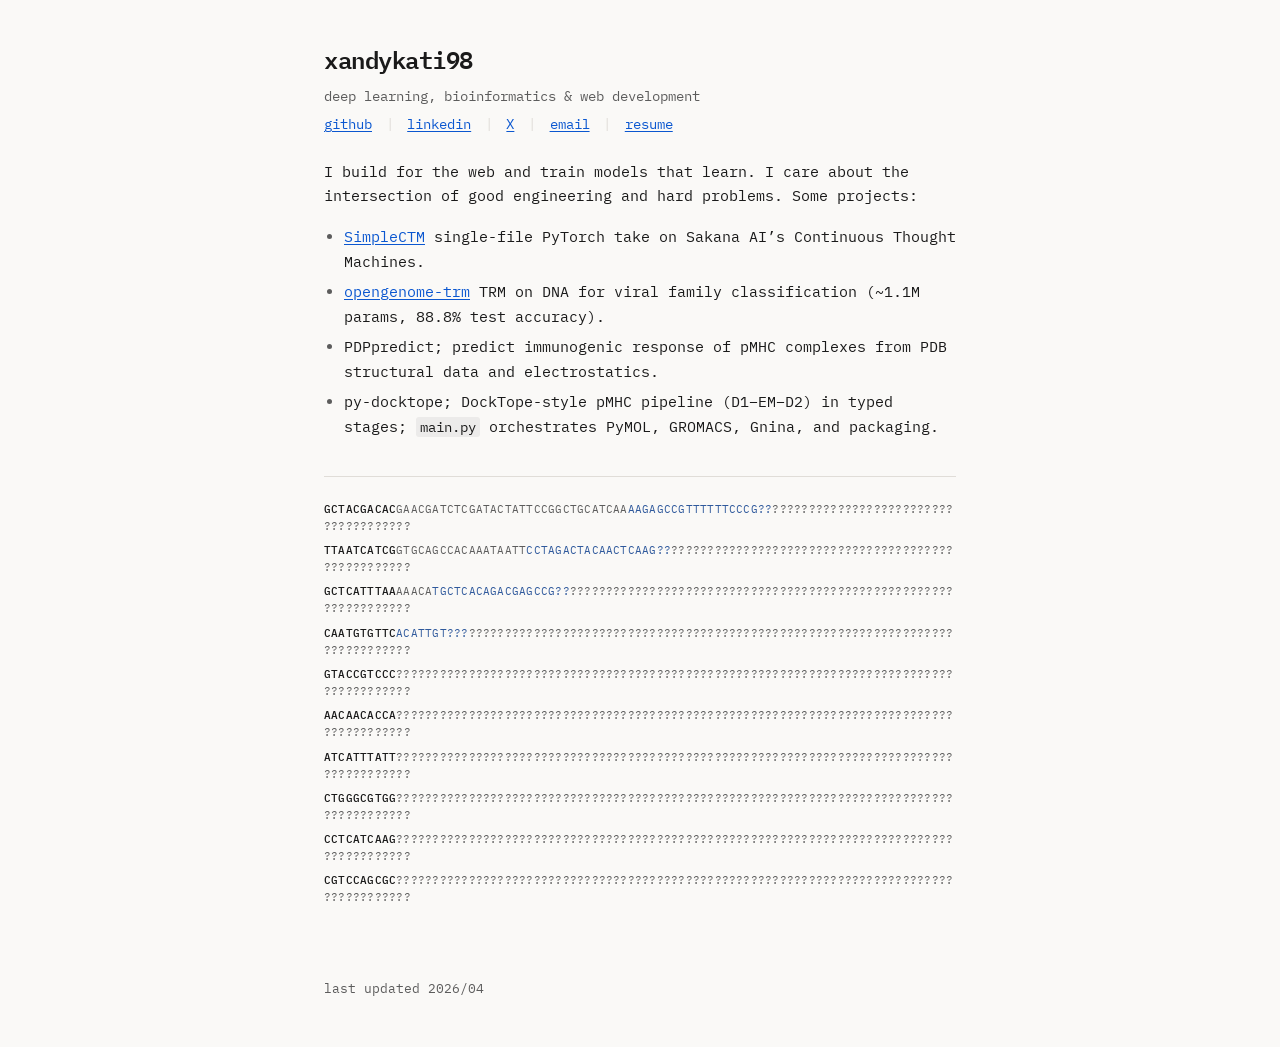
==== index.html @ ec64d71b "init" ====
<!DOCTYPE html>
<html lang="en">
  <head>
    <meta charset="UTF-8" />
    <meta name="viewport" content="width=device-width, initial-scale=1.0" />
    <meta name="description" content="xandykati98 — personal site" />
    <title>xandykati98</title>
    <link rel="preconnect" href="https://fonts.googleapis.com" />
    <link rel="preconnect" href="https://fonts.gstatic.com" crossorigin />
    <link
      href="https://fonts.googleapis.com/css2?family=IBM+Plex+Mono:ital,wght@0,400;0,500;0,600;1,400&display=swap"
      rel="stylesheet"
    />
    <link rel="stylesheet" href="styles.css" />
  </head>
  <body>
    <a class="skip-link" href="#main">Skip to content</a>

    <header class="site-header">
      <h1 class="site-title">xandykati98</h1>
      <p class="site-tagline">
        deep learning, bioinformatics &amp; web development 
        <span class="tagline-links">
          <a href="https://github.com/xandykati98">github</a>
          <span class="pipe">|</span>
          <a href="https://www.linkedin.com/in/xandykati98/">linkedin</a>
          <span class="pipe">|</span>
          <a href="https://x.com/xandykati98">X</a>
          <span class="pipe">|</span>
          <a href="mailto:you@example.com">email</a>
          <span class="pipe">|</span>
          <a href="./resume.pdf">resume</a>
        </span>
      </p>
    </header>

    <main id="main" class="site-main">
      <div class="bio">
        <p>
          I build for the web and train models that learn. I care about the
          intersection of good engineering and hard problems. Some projects:
        </p>
        <ul class="project-list">
          <li>
            <a href="https://github.com/xandykati98/SimpleCTM">SimpleCTM</a>
            single-file PyTorch take on Sakana AI’s Continuous Thought Machines.
          </li>
          <li>
            <a href="https://github.com/xandykati98/opengenome-trm">opengenome-trm</a>
            TRM on DNA for viral family classification (~1.1M params, 88.8% test accuracy).
          </li>
          <li>
            PDPpredict; predict immunogenic response of pMHC complexes from PDB
            structural data and electrostatics.
          </li>
          <li>
            py-docktope; DockTope-style pMHC pipeline (D1–EM–D2) in typed
            stages; <code>main.py</code> orchestrates PyMOL, GROMACS, Gnina, and
            packaging.
          </li>
        </ul>
      </div>

      <section class="dna-block" aria-label="DNA sequences">
        <div class="dna-rows" id="dna-rows"></div>
      </section>
    </main>

    <footer class="site-footer">
      <p>
        last updated <time datetime="2026-04-07">2026/04</time>
      </p>
    </footer>

    <script>
      (function () {
        var SEQUENCES = [
          "GCTACGACACGAACGATCTCGATACTATTCCGGCTGCATCAATCGAATCATTTGCCGGTGTGGGCTACTTCTTCGATCTCGCCGGTATAAAAGAAGGCG",
          "TTAATCATCGGTGCAGCCACAAATAATTCAACCGGCAACGGAATGTCAGATTCCGGAATCGCTCTCATGTCAGGCCACTCACCCTCATATATAGATATT",
          "GCTCATTTAAAAACACTTGACGTGTTTACTTGATGTTTGTTGTGTCATCTTCACTGTAATTGTTCGAGTACTTATTTCCTCAAAAAAATTACGGGTTCT",
          "CAATGTGTTCGAGGACTGCTGTGCCGATCCGTATGATCCGAACGTGGCAAGCGTACAGCATGACATCGCGCTGCGCAACTGTGACGACGTGGAGATCCG",
          "GTACCGTCCCAGGCGCTGACCGTCTCTGGCTAATGTCTTGGCGCCGTGCATGGAGCTTTCCTCGTCGGCGGTGGCGAGGATGGTCAGTGGTTGCTTGAG",
          "AACAACACCAGAAGAAATAGCAAACGTAGTATACGCATTCACACACCTAATGACCCCTGTAACAGGCCAATACCTAGCAGCAGACTGCGGACAAACAAT",
          "ATCATTTATTGTACAGGCAATTTCTAAAGTAAACAATGGCTATCCGGTTTCCGGGATTTATACCTTTGGGTGTCCAGAAACCGGGATTTAAACCTTTGC",
          "CTGGGCGTGGTCAAGGGCGCGGTTGATACCGGCGCCATGATCAGGGGGATGTGATGCAGGCGCTCAAGCACATGGAAGCACCGTTGGCGGCGCGTCCGC",
          "CCTCATCAAGCCACCTCCAGCCGCTTTTCCCCCTCCTATATCGGATTTAAGGTCCACCTCATGTGCCCGCATTCTCGATGTCAGCAAGTGTATAGGGAC",
          "CGTCCAGCGCGCGCCGGGTCTGCAGCGTCAGTGCCCGAAAAGCCCGCCGCCGGTTGTCGAAGGCCTGGTATTCGGCGCGCACCGCTTCATCGGCCTGGG",
        ];
        var PREFIX_LEN = 10;
        var NUC = ["A", "C", "G", "T"];
        var BASE_DELAY_MS = 350;
        var LINE_STAGGER_MS = 450;
        var COL_STAGGER_MS = 32;
        var TICK_MS = 48;

        function buildRows(container) {
          var frag = document.createDocumentFragment();
          for (var lineIdx = 0; lineIdx < SEQUENCES.length; lineIdx++) {
            var seq = SEQUENCES[lineIdx];
            var row = document.createElement("div");
            row.className = "dna-row";
            var prefix = document.createElement("span");
            prefix.className = "dna-prefix";
            prefix.textContent = seq.slice(0, PREFIX_LEN);
            row.appendChild(prefix);
            var rest = seq.slice(PREFIX_LEN);
            for (var i = 0; i < rest.length; i++) {
              var cell = document.createElement("span");
              cell.className = "dna-cell";
              cell.textContent = "?";
              cell.setAttribute("data-target", rest.charAt(i));
              row.appendChild(cell);
            }
            frag.appendChild(row);
          }
          container.appendChild(frag);
        }

        function revealAllCells() {
          var cells = document.querySelectorAll(".dna-cell");
          for (var i = 0; i < cells.length; i++) {
            var el = cells[i];
            var t = el.getAttribute("data-target");
            if (t) {
              el.textContent = t;
            }
            el.classList.add("dna-done");
          }
        }

        function scheduleDecode() {
          var cells = document.querySelectorAll(".dna-cell");
          var rowIndex = 0;
          var colInRow = 0;
          var currentLineLen = SEQUENCES[0].length - PREFIX_LEN;

          for (var idx = 0; idx < cells.length; idx++) {
            var cell = cells[idx];
            var target = cell.getAttribute("data-target");
            if (!target) {
              continue;
            }
            var delay =
              BASE_DELAY_MS +
              rowIndex * LINE_STAGGER_MS +
              colInRow * COL_STAGGER_MS;
            colInRow += 1;
            if (colInRow >= currentLineLen) {
              colInRow = 0;
              rowIndex += 1;
              if (rowIndex < SEQUENCES.length) {
                currentLineLen = SEQUENCES[rowIndex].length - PREFIX_LEN;
              }
            }
            (function (element, finalChar, startAt) {
              window.setTimeout(function () {
                var duration = 320 + Math.floor(Math.random() * 220);
                var elapsed = 0;
                element.classList.add("dna-decoding");
                var intervalId = window.setInterval(function () {
                  elapsed += TICK_MS;
                  if (elapsed < duration) {
                    element.textContent =
                      NUC[Math.floor(Math.random() * NUC.length)];
                  } else {
                    window.clearInterval(intervalId);
                    element.textContent = finalChar;
                    element.classList.remove("dna-decoding");
                    element.classList.add("dna-done");
                  }
                }, TICK_MS);
              }, startAt);
            })(cell, target, delay);
          }
        }

        function init() {
          var container = document.getElementById("dna-rows");
          if (!container) {
            return;
          }
          buildRows(container);
          var reduced =
            window.matchMedia &&
            window.matchMedia("(prefers-reduced-motion: reduce)").matches;
          if (reduced) {
            revealAllCells();
            return;
          }
          scheduleDecode();
        }

        if (document.readyState === "loading") {
          document.addEventListener("DOMContentLoaded", init);
        } else {
          init();
        }
      })();
    </script>
  </body>
</html>
---- styles.css ----
/* Minimal personal site — inspired by small monospace portfolios */

:root {
  --bg: #faf9f7;
  --fg: #1a1a1a;
  --muted: #5c5c5c;
  --link: #0b57d0;
  --link-hover: #0842a0;
  --border: #e0ddd8;
  --font: "IBM Plex Mono", "SF Mono", "Consolas", "Liberation Mono", monospace;
  --max-width: 42rem;
  --pad: 1.25rem;
}

*,
*::before,
*::after {
  box-sizing: border-box;
}

html {
  font-size: 100%;
  -webkit-text-size-adjust: 100%;
}

body {
  margin: 0;
  min-height: 100vh;
  font-family: var(--font);
  font-size: 0.9375rem;
  line-height: 1.65;
  color: var(--fg);
  background-color: var(--bg);
}

.skip-link {
  position: absolute;
  left: -9999px;
  z-index: 999;
  padding: 0.5rem 1rem;
  background: var(--fg);
  color: var(--bg);
}

.skip-link:focus {
  left: var(--pad);
  top: var(--pad);
}

.site-header,
.site-main,
.site-footer {
  max-width: var(--max-width);
  margin-left: auto;
  margin-right: auto;
  padding-left: var(--pad);
  padding-right: var(--pad);
}

.site-header {
  padding-top: 2.5rem;
  padding-bottom: 1.5rem;
}

.site-title {
  margin: 0 0 0.35rem;
  font-size: 1.5rem;
  font-weight: 600;
  letter-spacing: -0.02em;
}

.site-tagline {
  margin: 0;
  color: var(--muted);
  font-size: 0.875rem;
  line-height: 1.6;
}

.site-tagline .sep {
  margin: 0 0.15em;
}

.tagline-links {
  display: block;
  margin-top: 0.35rem;
}

.tagline-links .pipe {
  margin: 0 0.35rem;
  color: var(--border);
  user-select: none;
}

a {
  color: var(--link);
  text-decoration: underline;
  text-underline-offset: 0.15em;
}

a:hover {
  color: var(--link-hover);
}

.site-main {
  padding-bottom: 2rem;
}

.bio p {
  margin: 0 0 1rem;
}

.bio code {
  font-family: inherit;
  font-size: 0.92em;
  padding: 0.05em 0.3em;
  background: color-mix(in srgb, var(--fg) 6%, transparent);
  border-radius: 3px;
}

.project-list {
  margin: 0;
  padding-left: 1.25rem;
}

.project-list li {
  margin-bottom: 0.35rem;
}

.project-list li::marker {
  color: var(--muted);
}

.site-footer {
  padding-top: 2rem;
  padding-bottom: 3rem;
  font-size: 0.8125rem;
  color: var(--muted);
}

.site-footer p {
  margin: 0;
}

/* DNA sequence strip — prefix visible, rest decodes from ? */
.dna-block {
  margin-top: 2.25rem;
  padding-top: 1.5rem;
  border-top: 1px solid var(--border);
}

.dna-rows {
  font-size: 0.6875rem;
  line-height: 1.55;
  letter-spacing: 0.02em;
  color: var(--muted);
}

.dna-row {
  margin: 0 0 0.45rem;
  overflow-wrap: anywhere;
  word-break: normal;
}

.dna-prefix {
  color: var(--fg);
  font-weight: 500;
}

.dna-cell {
  display: inline;
}

.dna-cell.dna-decoding {
  color: color-mix(in srgb, var(--link) 55%, var(--muted));
}

.dna-cell.dna-done {
  color: var(--muted);
}
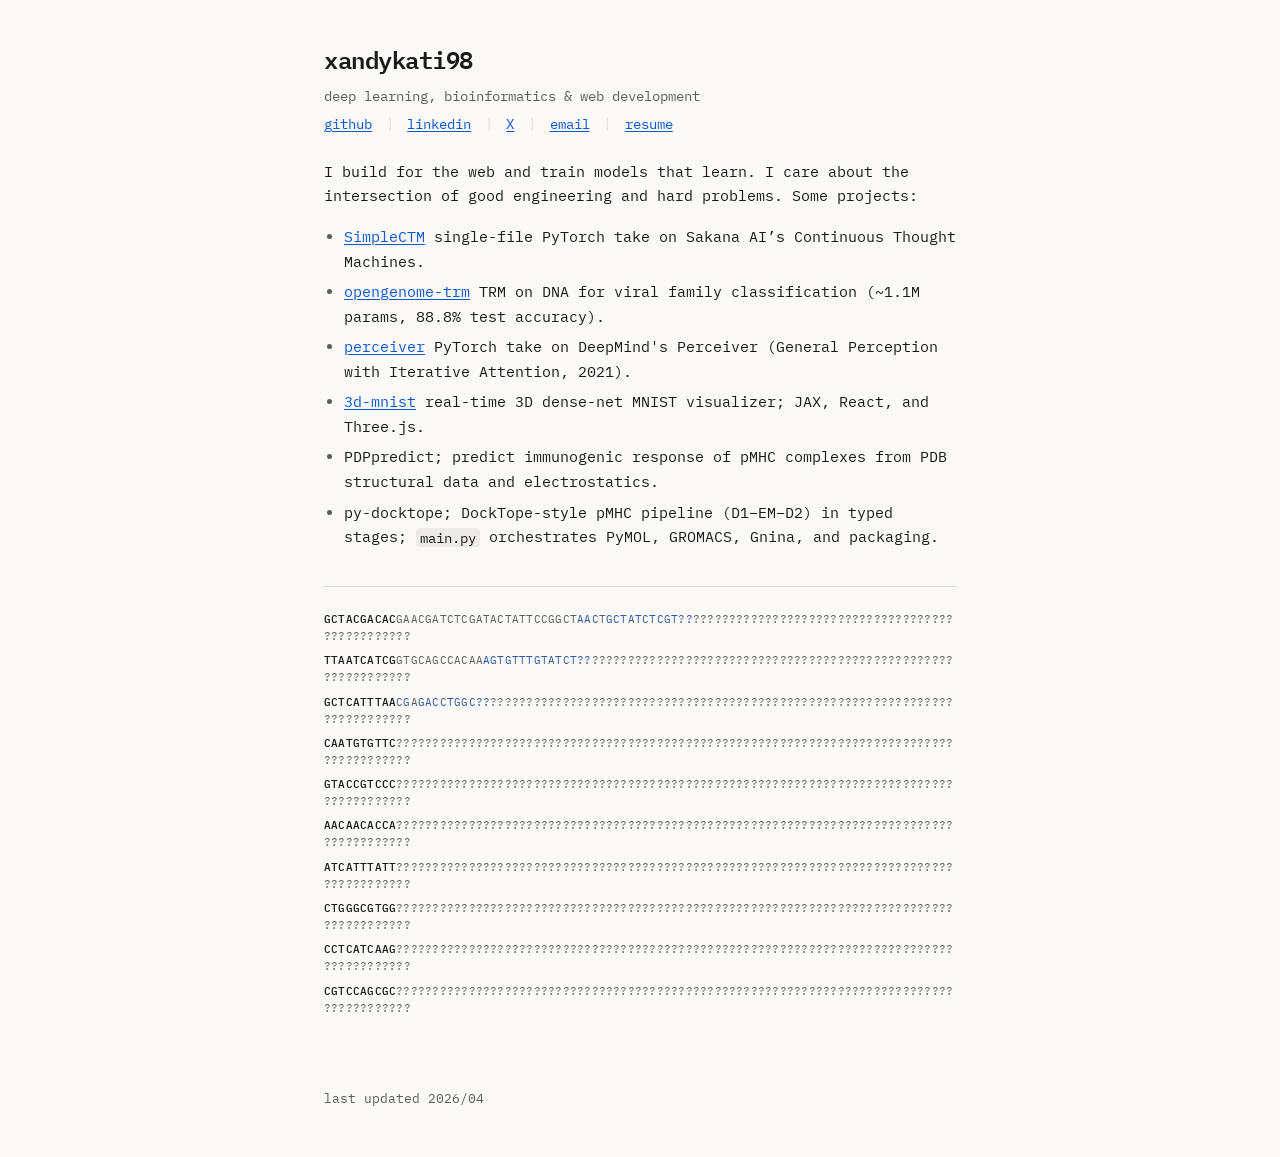
==== commit 7bbc99f1: "Add new project entries to index.html" ====
--- a/index.html
+++ b/index.html
@@ -48,6 +48,14 @@
           <li>
             <a href="https://github.com/xandykati98/opengenome-trm">opengenome-trm</a>
             TRM on DNA for viral family classification (~1.1M params, 88.8% test accuracy).
+          </li>
+          <li>
+            <a href="https://github.com/xandykati98/perceiver">perceiver</a>
+            PyTorch take on DeepMind's Perceiver (General Perception with Iterative Attention, 2021).
+          </li>
+          <li>
+            <a href="https://github.com/xandykati98/3d-mnist">3d-mnist</a>
+            real-time 3D dense-net MNIST visualizer; JAX, React, and Three.js.
           </li>
           <li>
             PDPpredict; predict immunogenic response of pMHC complexes from PDB
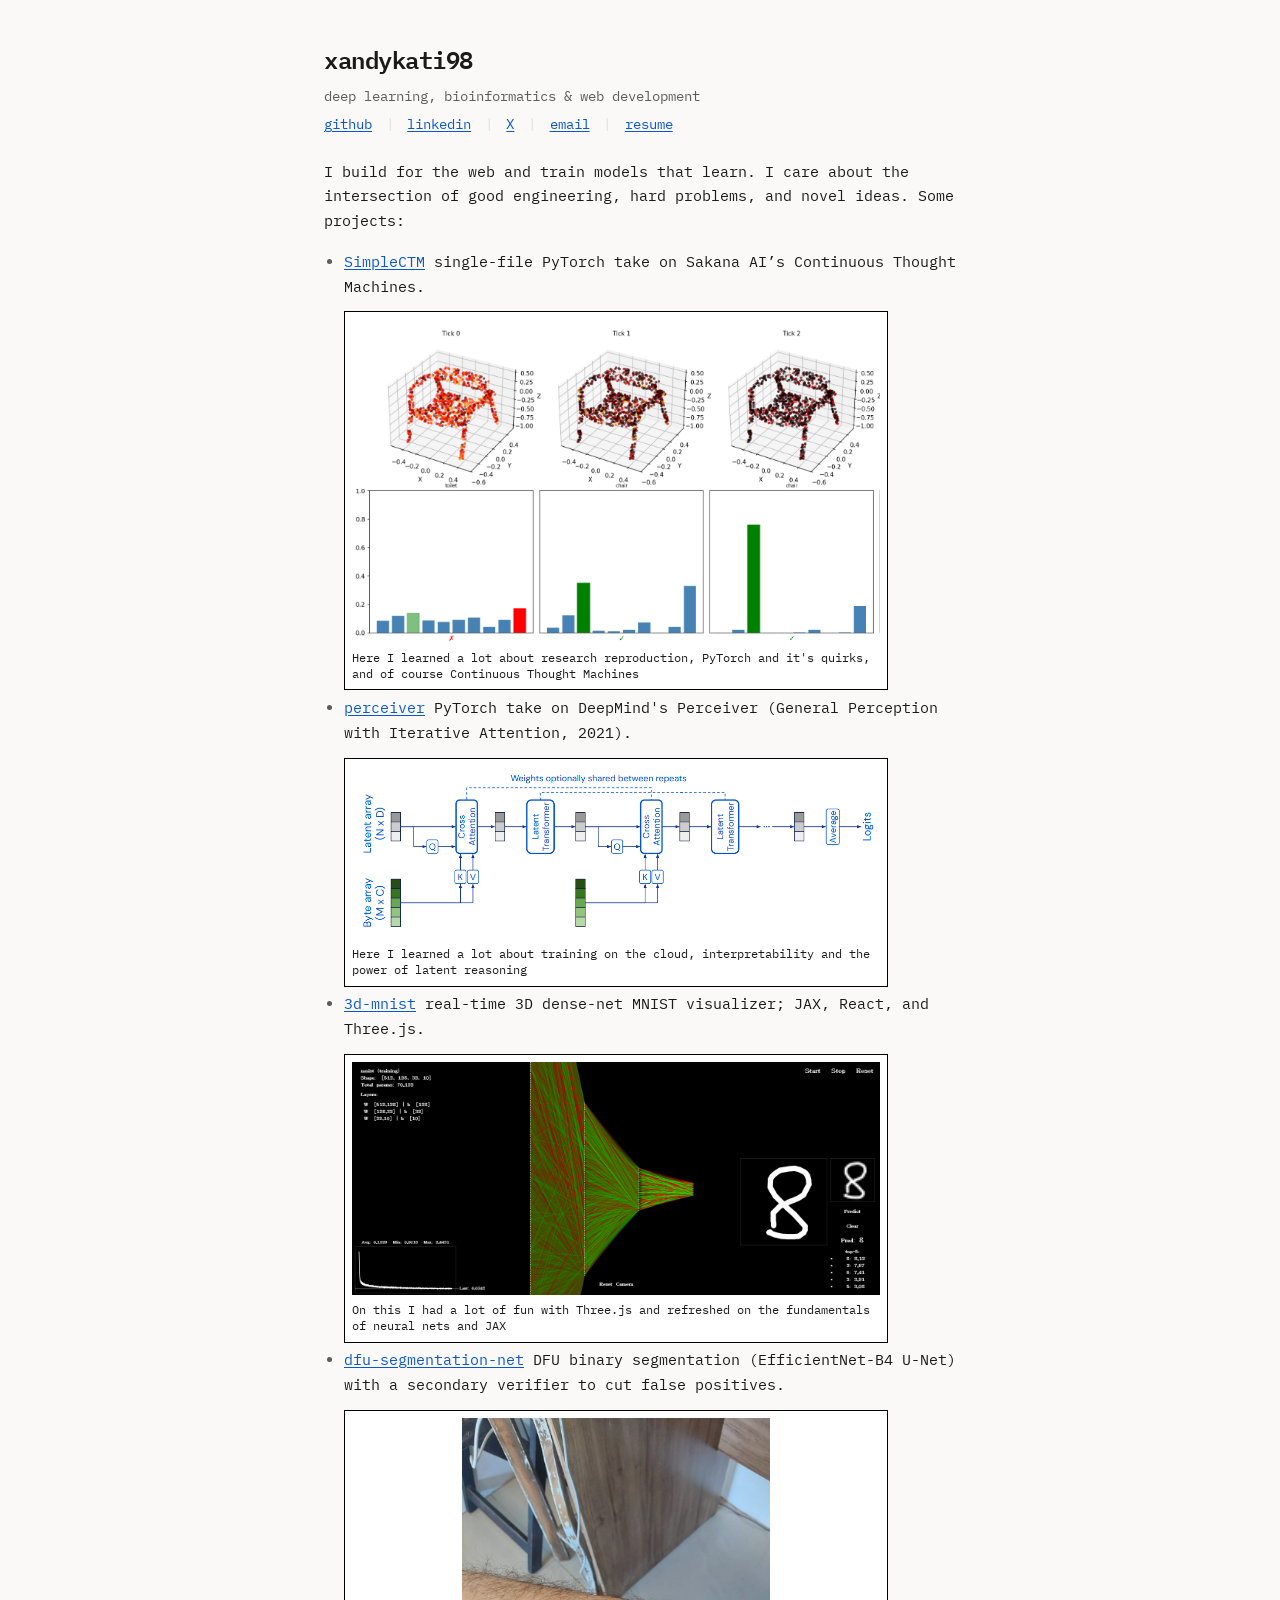
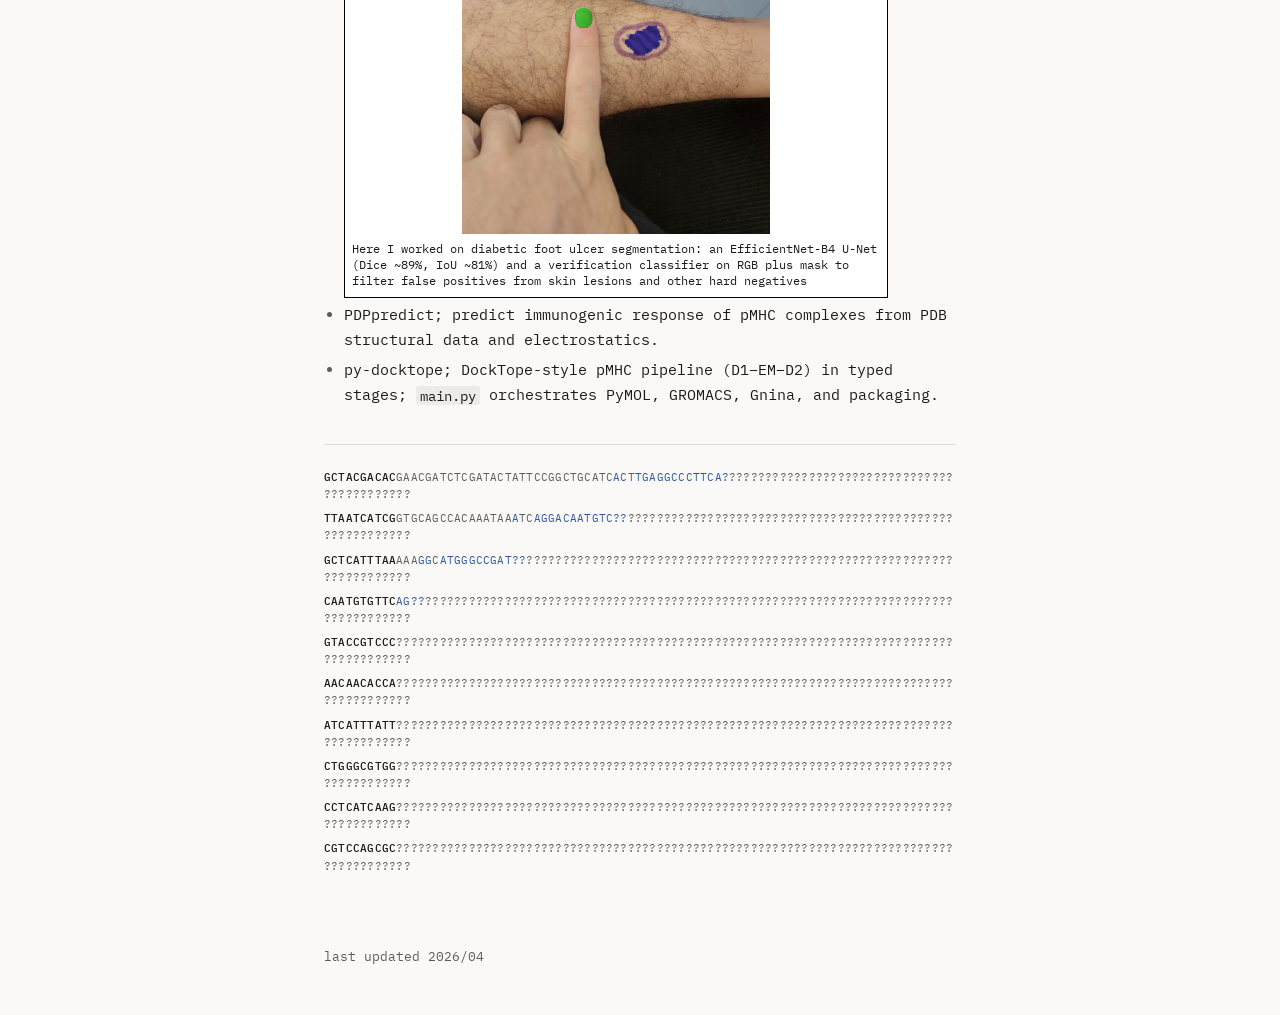
==== commit b3b6e77d: "images" ====
--- a/index.html
+++ b/index.html
@@ -21,15 +21,15 @@
       <p class="site-tagline">
         deep learning, bioinformatics &amp; web development 
         <span class="tagline-links">
-          <a href="https://github.com/xandykati98">github</a>
-          <span class="pipe">|</span>
-          <a href="https://www.linkedin.com/in/xandykati98/">linkedin</a>
-          <span class="pipe">|</span>
-          <a href="https://x.com/xandykati98">X</a>
-          <span class="pipe">|</span>
-          <a href="mailto:you@example.com">email</a>
-          <span class="pipe">|</span>
-          <a href="./resume.pdf">resume</a>
+          <a class="link-tooltip" href="https://github.com/xandykati98">github</a>
+          <span class="pipe">|</span>
+          <a class="link-tooltip" href="https://www.linkedin.com/in/xandykati98/">linkedin</a>
+          <span class="pipe">|</span>
+          <a class="link-tooltip" href="https://x.com/xandykati98">X</a>
+          <span class="pipe">|</span>
+          <a class="link-tooltip" href="mailto:xandykati98@gmail.com">email</a>
+          <span class="pipe">|</span>
+          <a class="link-tooltip" href="./resume.pdf">resume</a>
         </span>
       </p>
     </header>
@@ -38,24 +38,92 @@
       <div class="bio">
         <p>
           I build for the web and train models that learn. I care about the
-          intersection of good engineering and hard problems. Some projects:
+          intersection of good engineering, hard problems, and novel ideas. Some projects:
         </p>
         <ul class="project-list">
           <li>
-            <a href="https://github.com/xandykati98/SimpleCTM">SimpleCTM</a>
-            single-file PyTorch take on Sakana AI’s Continuous Thought Machines.
-          </li>
-          <li>
-            <a href="https://github.com/xandykati98/opengenome-trm">opengenome-trm</a>
-            TRM on DNA for viral family classification (~1.1M params, 88.8% test accuracy).
-          </li>
-          <li>
-            <a href="https://github.com/xandykati98/perceiver">perceiver</a>
-            PyTorch take on DeepMind's Perceiver (General Perception with Iterative Attention, 2021).
-          </li>
-          <li>
-            <a href="https://github.com/xandykati98/3d-mnist">3d-mnist</a>
-            real-time 3D dense-net MNIST visualizer; JAX, React, and Three.js.
+            <div
+              class="tooltip-wrap"
+              data-tooltip="Here I learned a lot about research reproduction, PyTorch and it's quirks, and of course Continuous Thought Machines"
+            >
+              <a href="https://github.com/xandykati98/SimpleCTM">SimpleCTM</a>
+              single-file PyTorch take on Sakana AI’s Continuous Thought Machines.
+              <figure class="project-preview">
+                <img
+                  class="project-preview-img"
+                  src="./ctm.png"
+                  alt=""
+                  loading="lazy"
+                  decoding="async"
+                />
+                <figcaption class="project-preview-caption">
+                  Here I learned a lot about research reproduction, PyTorch and it's quirks, and of course Continuous Thought Machines
+                </figcaption>
+              </figure>
+            </div>
+          </li>
+          <li>
+            <div
+              class="tooltip-wrap"
+              data-tooltip="Here I learned a lot about training on the cloud, interpretability and the power of latent reasoning"
+            >
+              <a href="https://github.com/xandykati98/perceiver">perceiver</a>
+              PyTorch take on DeepMind's Perceiver (General Perception with Iterative Attention, 2021).
+              <figure class="project-preview">
+                <img
+                  class="project-preview-img"
+                  src="./perceiver.png"
+                  alt=""
+                  loading="lazy"
+                  decoding="async"
+                />
+                <figcaption class="project-preview-caption">
+                  Here I learned a lot about training on the cloud, interpretability and the power of latent reasoning
+                </figcaption>
+              </figure>
+            </div>
+          </li>
+          <li>
+            <div
+              class="tooltip-wrap"
+              data-tooltip="On this I had a lot of fun with Three.js and refreshed on the fundamentals of neural nets and JAX"
+            >
+              <a href="https://github.com/xandykati98/3d-mnist">3d-mnist</a>
+              real-time 3D dense-net MNIST visualizer; JAX, React, and Three.js.
+              <figure class="project-preview">
+                <img
+                  class="project-preview-img"
+                  src="./3dmnist.png"
+                  alt=""
+                  loading="lazy"
+                  decoding="async"
+                />
+                <figcaption class="project-preview-caption">
+                  On this I had a lot of fun with Three.js and refreshed on the fundamentals of neural nets and JAX
+                </figcaption>
+              </figure>
+            </div>
+          </li>
+          <li>
+            <div
+              class="tooltip-wrap"
+              data-tooltip="Here I worked on diabetic foot ulcer segmentation: an EfficientNet-B4 U-Net (Dice ~89%, IoU ~81%) and a verification classifier on RGB plus mask to filter false positives from skin lesions and other hard negatives"
+            >
+              <a href="https://github.com/Nucleo-IA-Unilasalle/dfu-segmentation-net">dfu-segmentation-net</a>
+              DFU binary segmentation (EfficientNet-B4 U-Net) with a secondary verifier to cut false positives.
+              <figure class="project-preview">
+                <img
+                  class="project-preview-img"
+                  src="./dfu.png"
+                  alt=""
+                  loading="lazy"
+                  decoding="async"
+                />
+                <figcaption class="project-preview-caption">
+                  Here I worked on diabetic foot ulcer segmentation: an EfficientNet-B4 U-Net (Dice ~89%, IoU ~81%) and a verification classifier on RGB plus mask to filter false positives from skin lesions and other hard negatives
+                </figcaption>
+              </figure>
+            </div>
           </li>
           <li>
             PDPpredict; predict immunogenic response of pMHC complexes from PDB
--- a/styles.css
+++ b/styles.css
@@ -101,6 +101,102 @@
   color: var(--link-hover);
 }
 
+/* Hover / focus tooltip — square corners, thin black border, mock copy for now */
+a.link-tooltip,
+.tooltip-wrap {
+  position: relative;
+  z-index: 0;
+}
+
+.tooltip-wrap {
+  display: block;
+  max-width: 100%;
+}
+
+a.link-tooltip:hover,
+a.link-tooltip:focus-visible,
+.tooltip-wrap:hover,
+.tooltip-wrap:focus-within {
+  z-index: 3;
+}
+
+a.link-tooltip::after,
+.tooltip-wrap::after {
+  position: absolute;
+  left: 50%;
+  top: calc(100% + 0.35rem);
+  bottom: auto;
+  transform: translateX(-50%);
+  width: max-content;
+  max-width: min(14rem, calc(100vw - 2 * var(--pad)));
+  padding: 0.5rem 0.6rem;
+  font-size: 0.75rem;
+  line-height: 1.35;
+  font-weight: 400;
+  color: var(--fg);
+  text-decoration: none;
+  background-color: #fff;
+  border: 1px solid #000;
+  border-radius: 0;
+  box-shadow: none;
+  pointer-events: none;
+  opacity: 0;
+  visibility: hidden;
+  transition: opacity 0.12s ease, visibility 0.12s ease;
+}
+
+a.link-tooltip::after {
+  content: "Mock tooltip: Lorem ipsum dolor sit amet, consectetur adipiscing elit. Replace with real copy.";
+}
+
+a.link-tooltip[data-tooltip]::after,
+.tooltip-wrap::after {
+  content: attr(data-tooltip);
+}
+
+a.link-tooltip:hover::after,
+a.link-tooltip:focus-visible::after,
+.tooltip-wrap:hover::after,
+.tooltip-wrap:focus-within::after {
+  opacity: 1;
+  visibility: visible;
+}
+
+@media (prefers-reduced-motion: reduce) {
+  a.link-tooltip::after,
+  .tooltip-wrap::after {
+    transition: none;
+  }
+}
+
+/* Inline project screenshot below link (SimpleCTM, 3d-mnist, …) */
+figure.project-preview {
+  margin: 0.75rem 0 0;
+  max-width: min(34rem, 100%);
+  padding: 0.45rem;
+  background-color: #fff;
+  border: 1px solid #000;
+  border-radius: 0;
+}
+
+.project-preview-img {
+  display: block;
+  width: 100%;
+  height: auto;
+  max-height: 26rem;
+  object-fit: contain;
+  object-position: top center;
+}
+
+.project-preview-caption {
+  margin: 0.45rem 0 0;
+  padding: 0;
+  font-size: 0.75rem;
+  line-height: 1.35;
+  font-weight: 400;
+  color: var(--fg);
+}
+
 .site-main {
   padding-bottom: 2rem;
 }
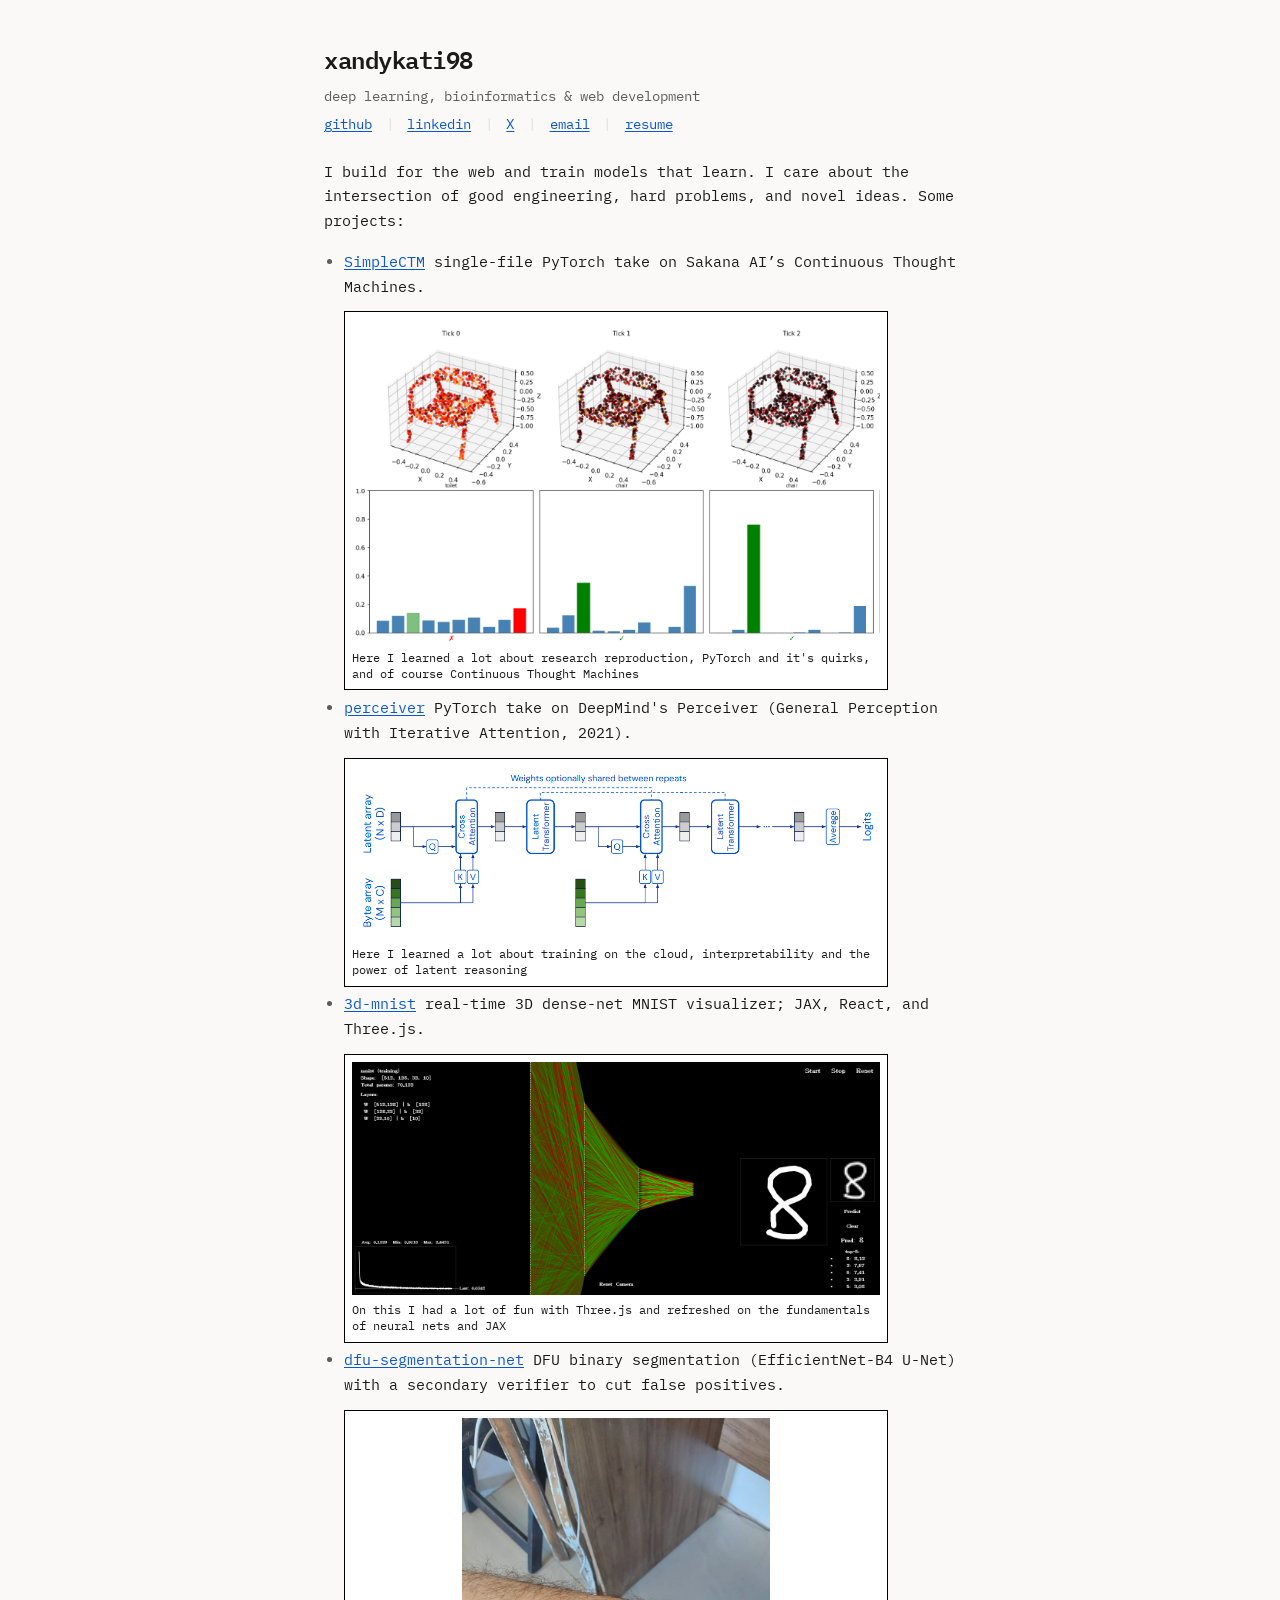
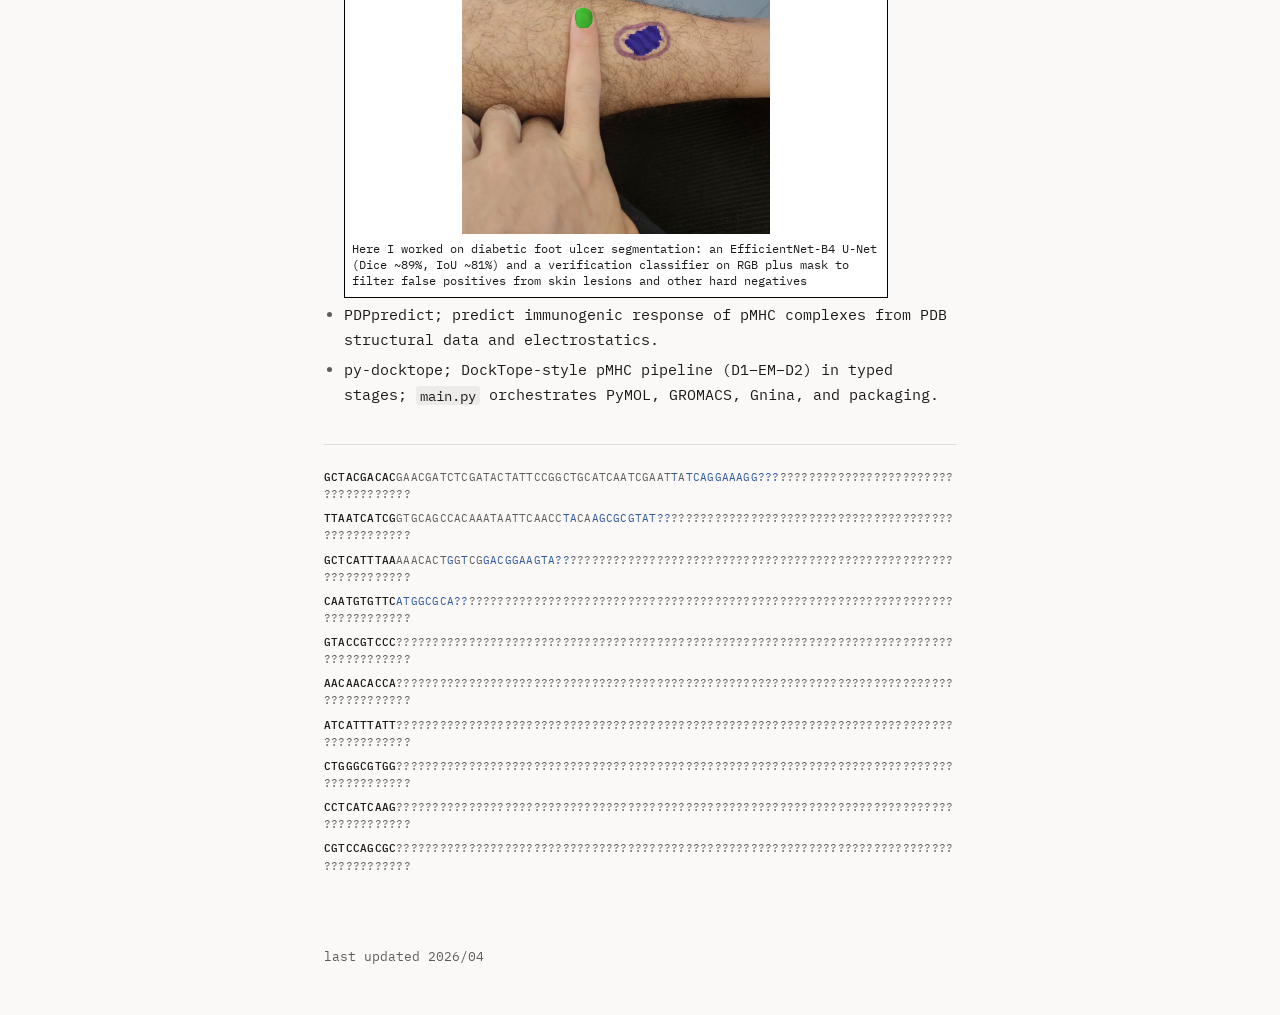
==== commit 729cc028: "remove mock from links" ====
--- a/index.html
+++ b/index.html
@@ -21,15 +21,15 @@
       <p class="site-tagline">
         deep learning, bioinformatics &amp; web development 
         <span class="tagline-links">
-          <a class="link-tooltip" href="https://github.com/xandykati98">github</a>
-          <span class="pipe">|</span>
-          <a class="link-tooltip" href="https://www.linkedin.com/in/xandykati98/">linkedin</a>
-          <span class="pipe">|</span>
-          <a class="link-tooltip" href="https://x.com/xandykati98">X</a>
-          <span class="pipe">|</span>
-          <a class="link-tooltip" href="mailto:xandykati98@gmail.com">email</a>
-          <span class="pipe">|</span>
-          <a class="link-tooltip" href="./resume.pdf">resume</a>
+          <a href="https://github.com/xandykati98">github</a>
+          <span class="pipe">|</span>
+          <a href="https://www.linkedin.com/in/xandykati98/">linkedin</a>
+          <span class="pipe">|</span>
+          <a href="https://x.com/xandykati98">X</a>
+          <span class="pipe">|</span>
+          <a href="mailto:xandykati98@gmail.com">email</a>
+          <span class="pipe">|</span>
+          <a href="./resume.pdf">resume</a>
         </span>
       </p>
     </header>
--- a/styles.css
+++ b/styles.css
@@ -101,27 +101,21 @@
   color: var(--link-hover);
 }
 
-/* Hover / focus tooltip — square corners, thin black border, mock copy for now */
-a.link-tooltip,
+/* Tooltip only when data-tooltip is set (e.g. .tooltip-wrap[data-tooltip]) */
 .tooltip-wrap {
   position: relative;
   z-index: 0;
-}
-
-.tooltip-wrap {
   display: block;
   max-width: 100%;
 }
 
-a.link-tooltip:hover,
-a.link-tooltip:focus-visible,
 .tooltip-wrap:hover,
 .tooltip-wrap:focus-within {
   z-index: 3;
 }
 
-a.link-tooltip::after,
-.tooltip-wrap::after {
+.tooltip-wrap[data-tooltip]::after {
+  content: attr(data-tooltip);
   position: absolute;
   left: 50%;
   top: calc(100% + 0.35rem);
@@ -145,26 +139,14 @@
   transition: opacity 0.12s ease, visibility 0.12s ease;
 }
 
-a.link-tooltip::after {
-  content: "Mock tooltip: Lorem ipsum dolor sit amet, consectetur adipiscing elit. Replace with real copy.";
-}
-
-a.link-tooltip[data-tooltip]::after,
-.tooltip-wrap::after {
-  content: attr(data-tooltip);
-}
-
-a.link-tooltip:hover::after,
-a.link-tooltip:focus-visible::after,
-.tooltip-wrap:hover::after,
-.tooltip-wrap:focus-within::after {
+.tooltip-wrap[data-tooltip]:hover::after,
+.tooltip-wrap[data-tooltip]:focus-within::after {
   opacity: 1;
   visibility: visible;
 }
 
 @media (prefers-reduced-motion: reduce) {
-  a.link-tooltip::after,
-  .tooltip-wrap::after {
+  .tooltip-wrap[data-tooltip]::after {
     transition: none;
   }
 }
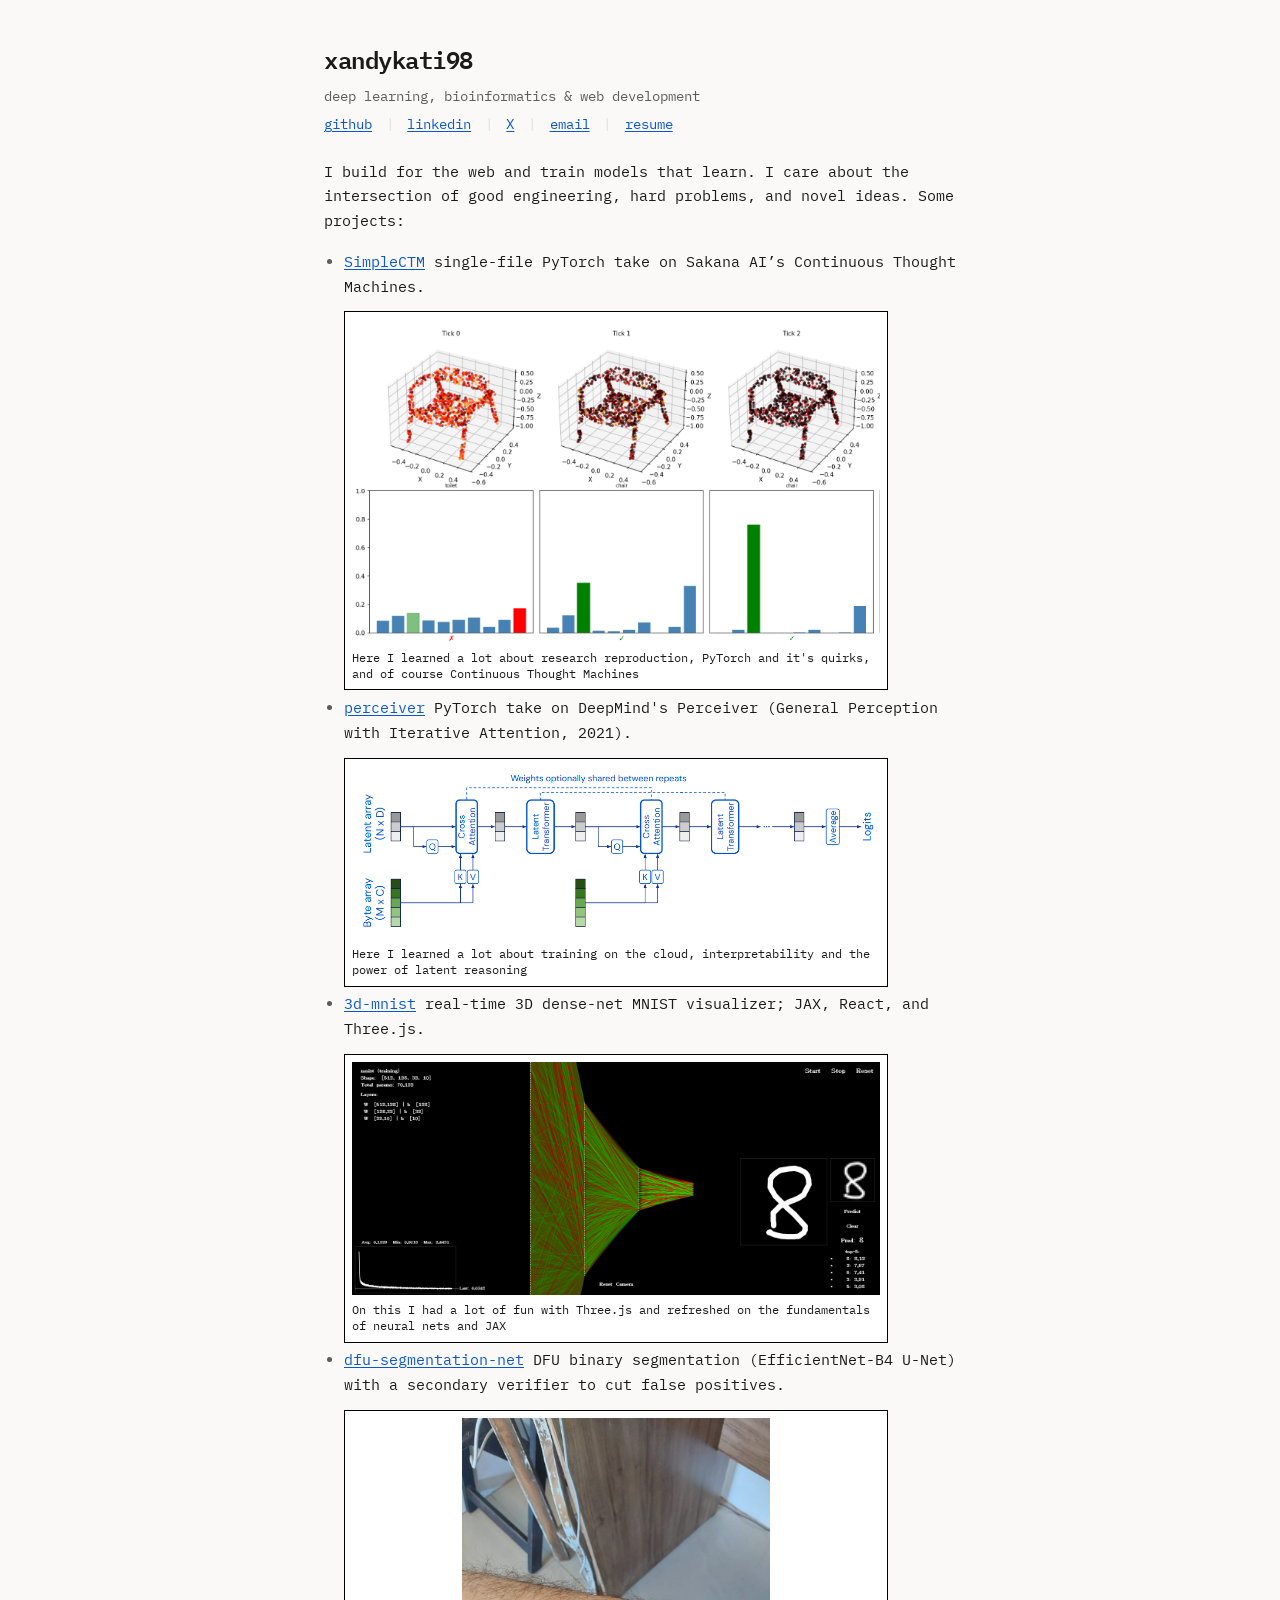
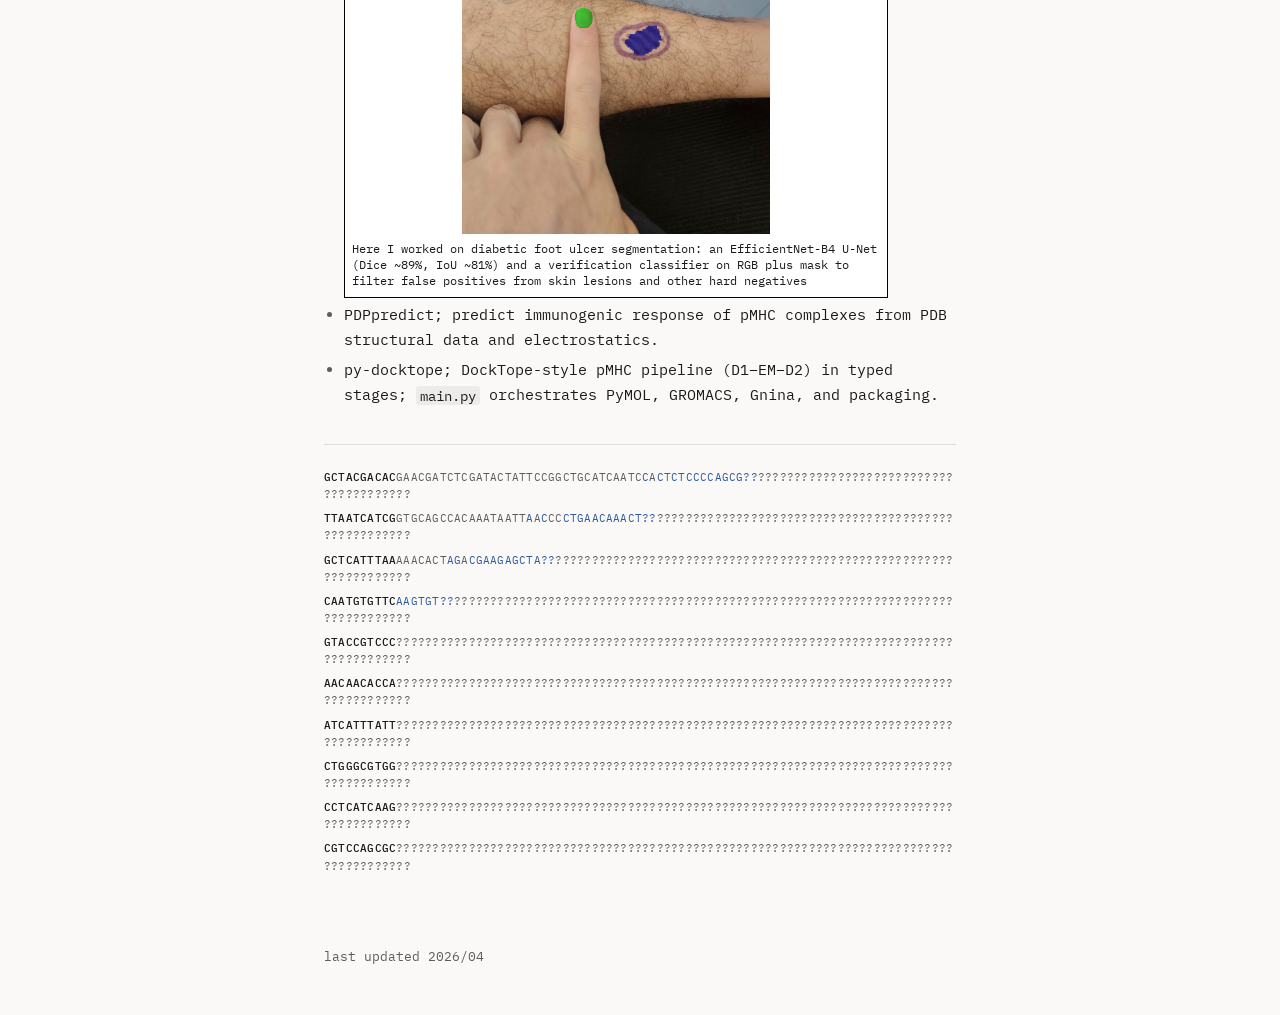
==== commit 923b8e22: "removed hover tooltips" ====
--- a/index.html
+++ b/index.html
@@ -3,7 +3,7 @@
   <head>
     <meta charset="UTF-8" />
     <meta name="viewport" content="width=device-width, initial-scale=1.0" />
-    <meta name="description" content="xandykati98 — personal site" />
+    <meta name="description" content="my portfolio" />
     <title>xandykati98</title>
     <link rel="preconnect" href="https://fonts.googleapis.com" />
     <link rel="preconnect" href="https://fonts.gstatic.com" crossorigin />
@@ -42,88 +42,68 @@
         </p>
         <ul class="project-list">
           <li>
-            <div
-              class="tooltip-wrap"
-              data-tooltip="Here I learned a lot about research reproduction, PyTorch and it's quirks, and of course Continuous Thought Machines"
-            >
-              <a href="https://github.com/xandykati98/SimpleCTM">SimpleCTM</a>
-              single-file PyTorch take on Sakana AI’s Continuous Thought Machines.
-              <figure class="project-preview">
-                <img
-                  class="project-preview-img"
-                  src="./ctm.png"
-                  alt=""
-                  loading="lazy"
-                  decoding="async"
-                />
-                <figcaption class="project-preview-caption">
-                  Here I learned a lot about research reproduction, PyTorch and it's quirks, and of course Continuous Thought Machines
-                </figcaption>
-              </figure>
-            </div>
-          </li>
-          <li>
-            <div
-              class="tooltip-wrap"
-              data-tooltip="Here I learned a lot about training on the cloud, interpretability and the power of latent reasoning"
-            >
-              <a href="https://github.com/xandykati98/perceiver">perceiver</a>
-              PyTorch take on DeepMind's Perceiver (General Perception with Iterative Attention, 2021).
-              <figure class="project-preview">
-                <img
-                  class="project-preview-img"
-                  src="./perceiver.png"
-                  alt=""
-                  loading="lazy"
-                  decoding="async"
-                />
-                <figcaption class="project-preview-caption">
-                  Here I learned a lot about training on the cloud, interpretability and the power of latent reasoning
-                </figcaption>
-              </figure>
-            </div>
-          </li>
-          <li>
-            <div
-              class="tooltip-wrap"
-              data-tooltip="On this I had a lot of fun with Three.js and refreshed on the fundamentals of neural nets and JAX"
-            >
-              <a href="https://github.com/xandykati98/3d-mnist">3d-mnist</a>
-              real-time 3D dense-net MNIST visualizer; JAX, React, and Three.js.
-              <figure class="project-preview">
-                <img
-                  class="project-preview-img"
-                  src="./3dmnist.png"
-                  alt=""
-                  loading="lazy"
-                  decoding="async"
-                />
-                <figcaption class="project-preview-caption">
-                  On this I had a lot of fun with Three.js and refreshed on the fundamentals of neural nets and JAX
-                </figcaption>
-              </figure>
-            </div>
-          </li>
-          <li>
-            <div
-              class="tooltip-wrap"
-              data-tooltip="Here I worked on diabetic foot ulcer segmentation: an EfficientNet-B4 U-Net (Dice ~89%, IoU ~81%) and a verification classifier on RGB plus mask to filter false positives from skin lesions and other hard negatives"
-            >
-              <a href="https://github.com/Nucleo-IA-Unilasalle/dfu-segmentation-net">dfu-segmentation-net</a>
-              DFU binary segmentation (EfficientNet-B4 U-Net) with a secondary verifier to cut false positives.
-              <figure class="project-preview">
-                <img
-                  class="project-preview-img"
-                  src="./dfu.png"
-                  alt=""
-                  loading="lazy"
-                  decoding="async"
-                />
-                <figcaption class="project-preview-caption">
-                  Here I worked on diabetic foot ulcer segmentation: an EfficientNet-B4 U-Net (Dice ~89%, IoU ~81%) and a verification classifier on RGB plus mask to filter false positives from skin lesions and other hard negatives
-                </figcaption>
-              </figure>
-            </div>
+            <a href="https://github.com/xandykati98/SimpleCTM">SimpleCTM</a>
+            single-file PyTorch take on Sakana AI’s Continuous Thought Machines.
+            <figure class="project-preview">
+              <img
+                class="project-preview-img"
+                src="./ctm.png"
+                alt=""
+                loading="lazy"
+                decoding="async"
+              />
+              <figcaption class="project-preview-caption">
+                Here I learned a lot about research reproduction, PyTorch and it's quirks, and of course Continuous Thought Machines
+              </figcaption>
+            </figure>
+          </li>
+          <li>
+            <a href="https://github.com/xandykati98/perceiver">perceiver</a>
+            PyTorch take on DeepMind's Perceiver (General Perception with Iterative Attention, 2021).
+            <figure class="project-preview">
+              <img
+                class="project-preview-img"
+                src="./perceiver.png"
+                alt=""
+                loading="lazy"
+                decoding="async"
+              />
+              <figcaption class="project-preview-caption">
+                Here I learned a lot about training on the cloud, interpretability and the power of latent reasoning
+              </figcaption>
+            </figure>
+          </li>
+          <li>
+            <a href="https://github.com/xandykati98/3d-mnist">3d-mnist</a>
+            real-time 3D dense-net MNIST visualizer; JAX, React, and Three.js.
+            <figure class="project-preview">
+              <img
+                class="project-preview-img"
+                src="./3dmnist.png"
+                alt=""
+                loading="lazy"
+                decoding="async"
+              />
+              <figcaption class="project-preview-caption">
+                On this I had a lot of fun with Three.js and refreshed on the fundamentals of neural nets and JAX
+              </figcaption>
+            </figure>
+          </li>
+          <li>
+            <a href="https://github.com/Nucleo-IA-Unilasalle/dfu-segmentation-net">dfu-segmentation-net</a>
+            DFU binary segmentation (EfficientNet-B4 U-Net) with a secondary verifier to cut false positives.
+            <figure class="project-preview">
+              <img
+                class="project-preview-img"
+                src="./dfu.png"
+                alt=""
+                loading="lazy"
+                decoding="async"
+              />
+              <figcaption class="project-preview-caption">
+                Here I worked on diabetic foot ulcer segmentation: an EfficientNet-B4 U-Net (Dice ~89%, IoU ~81%) and a verification classifier on RGB plus mask to filter false positives from skin lesions and other hard negatives
+              </figcaption>
+            </figure>
           </li>
           <li>
             PDPpredict; predict immunogenic response of pMHC complexes from PDB
--- a/styles.css
+++ b/styles.css
@@ -101,57 +101,7 @@
   color: var(--link-hover);
 }
 
-/* Tooltip only when data-tooltip is set (e.g. .tooltip-wrap[data-tooltip]) */
-.tooltip-wrap {
-  position: relative;
-  z-index: 0;
-  display: block;
-  max-width: 100%;
-}
-
-.tooltip-wrap:hover,
-.tooltip-wrap:focus-within {
-  z-index: 3;
-}
-
-.tooltip-wrap[data-tooltip]::after {
-  content: attr(data-tooltip);
-  position: absolute;
-  left: 50%;
-  top: calc(100% + 0.35rem);
-  bottom: auto;
-  transform: translateX(-50%);
-  width: max-content;
-  max-width: min(14rem, calc(100vw - 2 * var(--pad)));
-  padding: 0.5rem 0.6rem;
-  font-size: 0.75rem;
-  line-height: 1.35;
-  font-weight: 400;
-  color: var(--fg);
-  text-decoration: none;
-  background-color: #fff;
-  border: 1px solid #000;
-  border-radius: 0;
-  box-shadow: none;
-  pointer-events: none;
-  opacity: 0;
-  visibility: hidden;
-  transition: opacity 0.12s ease, visibility 0.12s ease;
-}
-
-.tooltip-wrap[data-tooltip]:hover::after,
-.tooltip-wrap[data-tooltip]:focus-within::after {
-  opacity: 1;
-  visibility: visible;
-}
-
-@media (prefers-reduced-motion: reduce) {
-  .tooltip-wrap[data-tooltip]::after {
-    transition: none;
-  }
-}
-
-/* Inline project screenshot below link (SimpleCTM, 3d-mnist, …) */
+/* Inline project screenshot (SimpleCTM, 3d-mnist, …) */
 figure.project-preview {
   margin: 0.75rem 0 0;
   max-width: min(34rem, 100%);
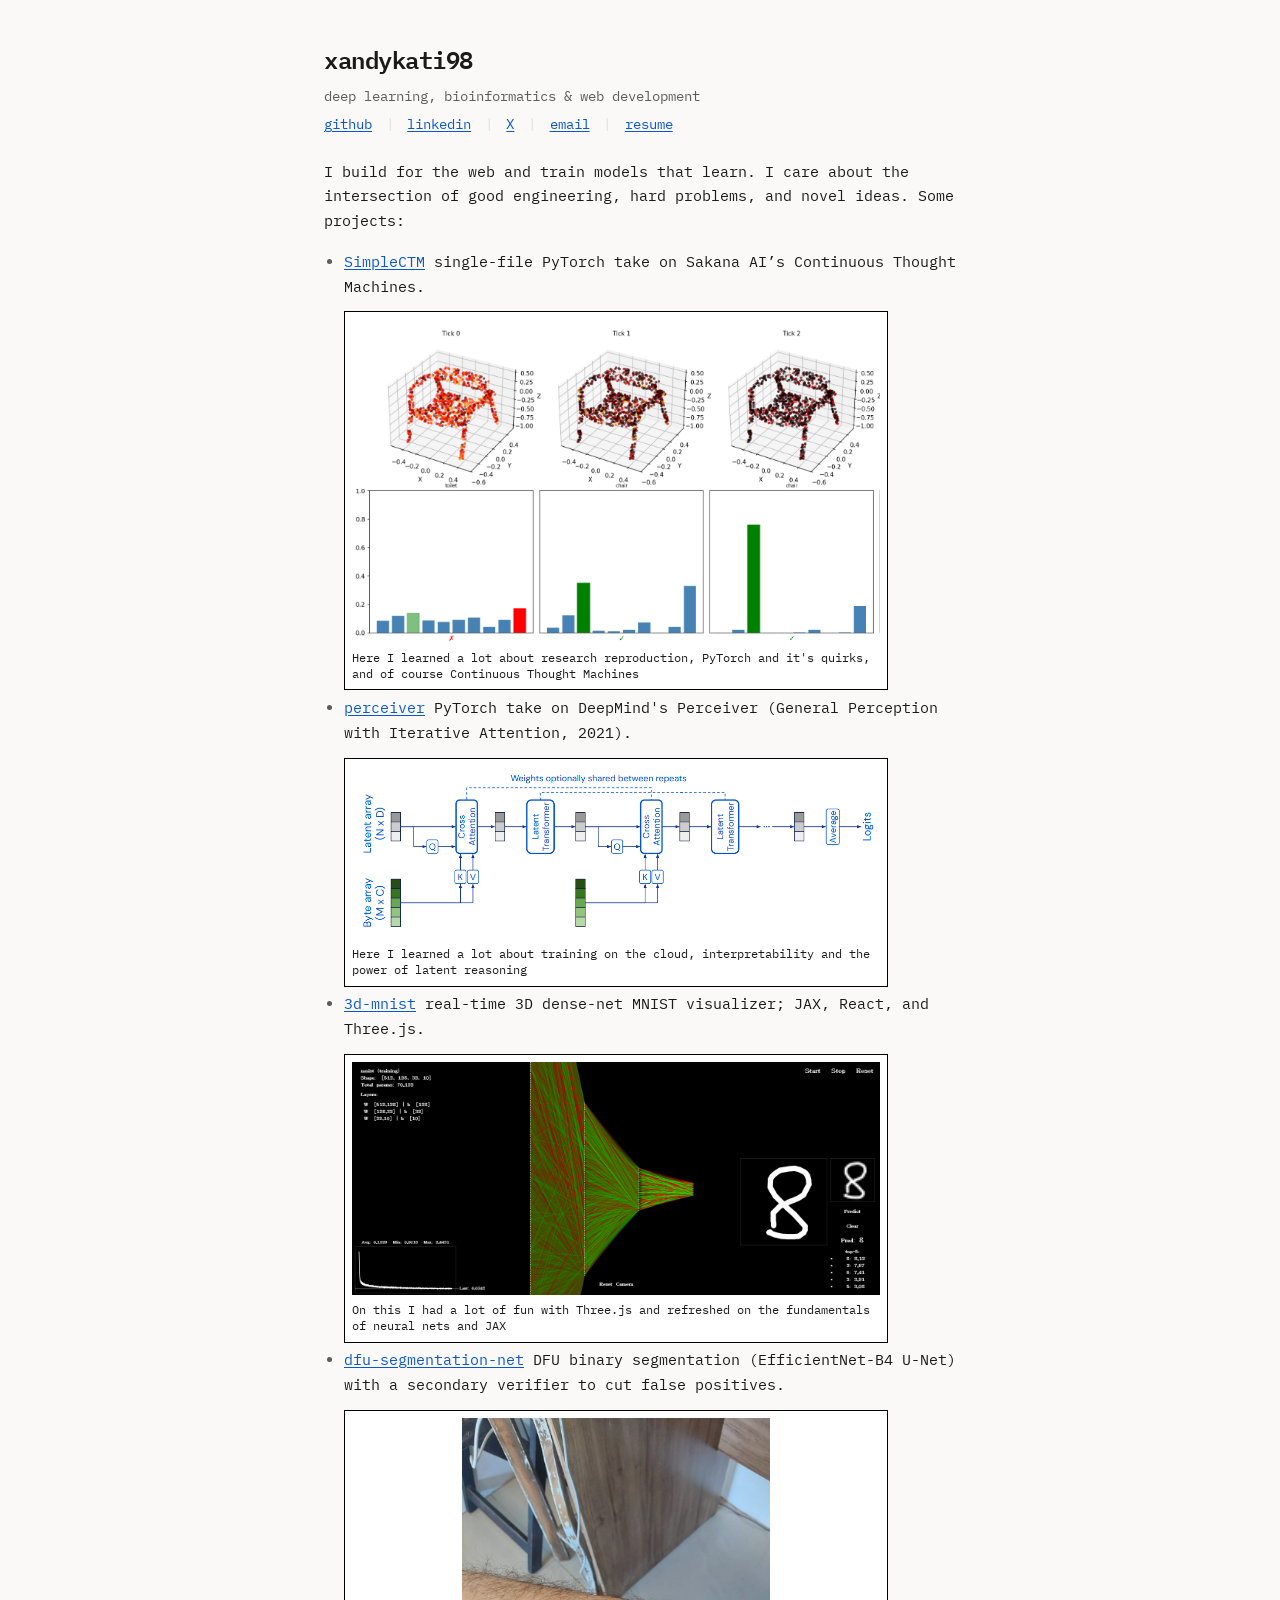
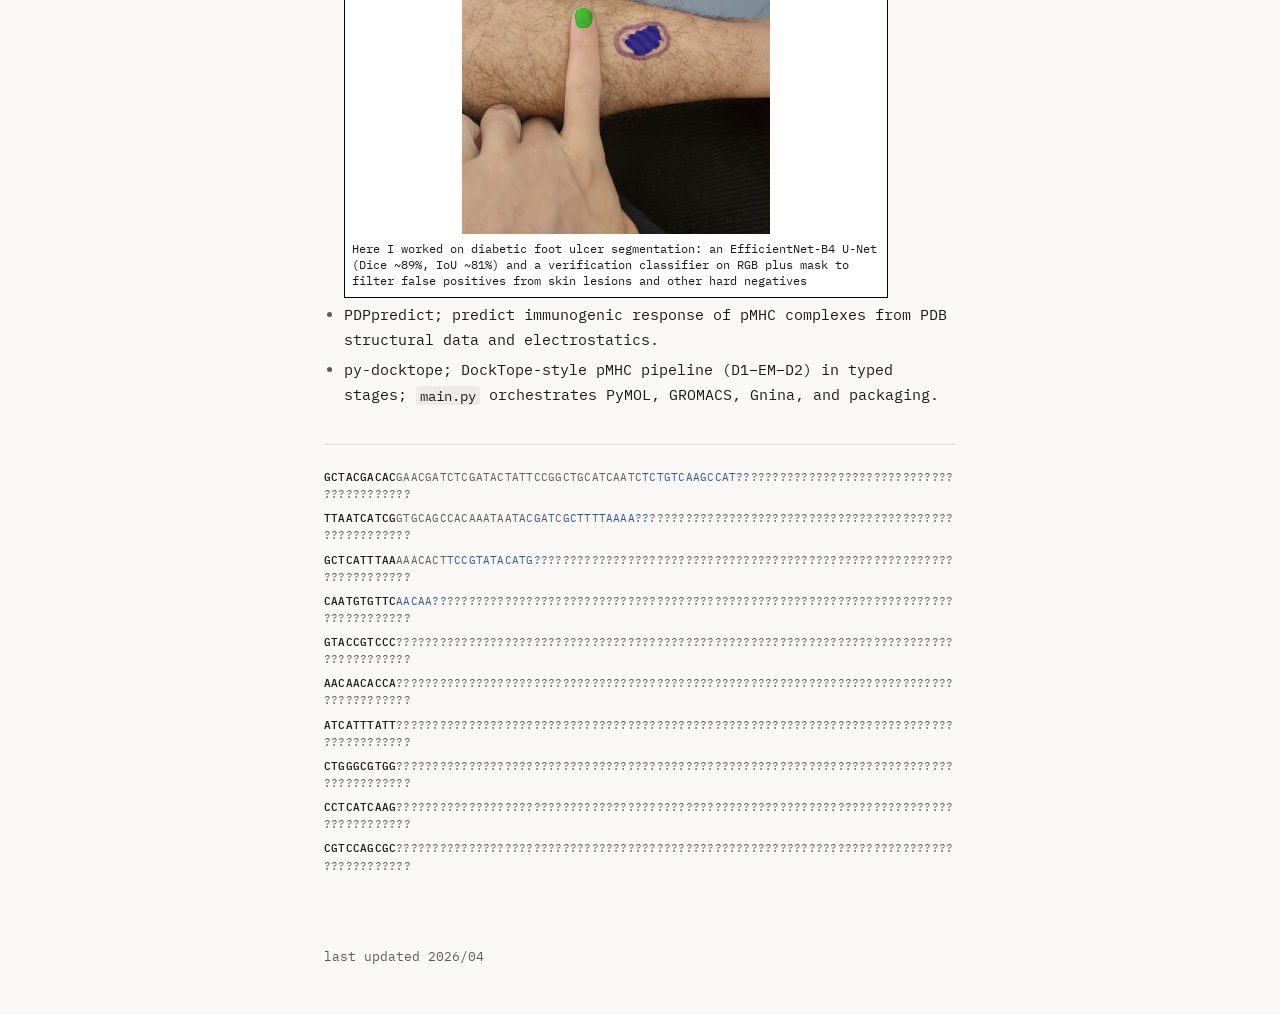
==== commit 6c16fb58: "favicon" ====
--- a/index.html
+++ b/index.html
@@ -5,6 +5,7 @@
     <meta name="viewport" content="width=device-width, initial-scale=1.0" />
     <meta name="description" content="my portfolio" />
     <title>xandykati98</title>
+    <link rel="icon" href="./logo.svg" type="image/svg+xml" />
     <link rel="preconnect" href="https://fonts.googleapis.com" />
     <link rel="preconnect" href="https://fonts.gstatic.com" crossorigin />
     <link
@@ -23,7 +24,7 @@
         <span class="tagline-links">
           <a href="https://github.com/xandykati98">github</a>
           <span class="pipe">|</span>
-          <a href="https://www.linkedin.com/in/xandykati98/">linkedin</a>
+          <a href="https://www.linkedin.com/in/alexandre-pereira-83391b23a">linkedin</a>
           <span class="pipe">|</span>
           <a href="https://x.com/xandykati98">X</a>
           <span class="pipe">|</span>
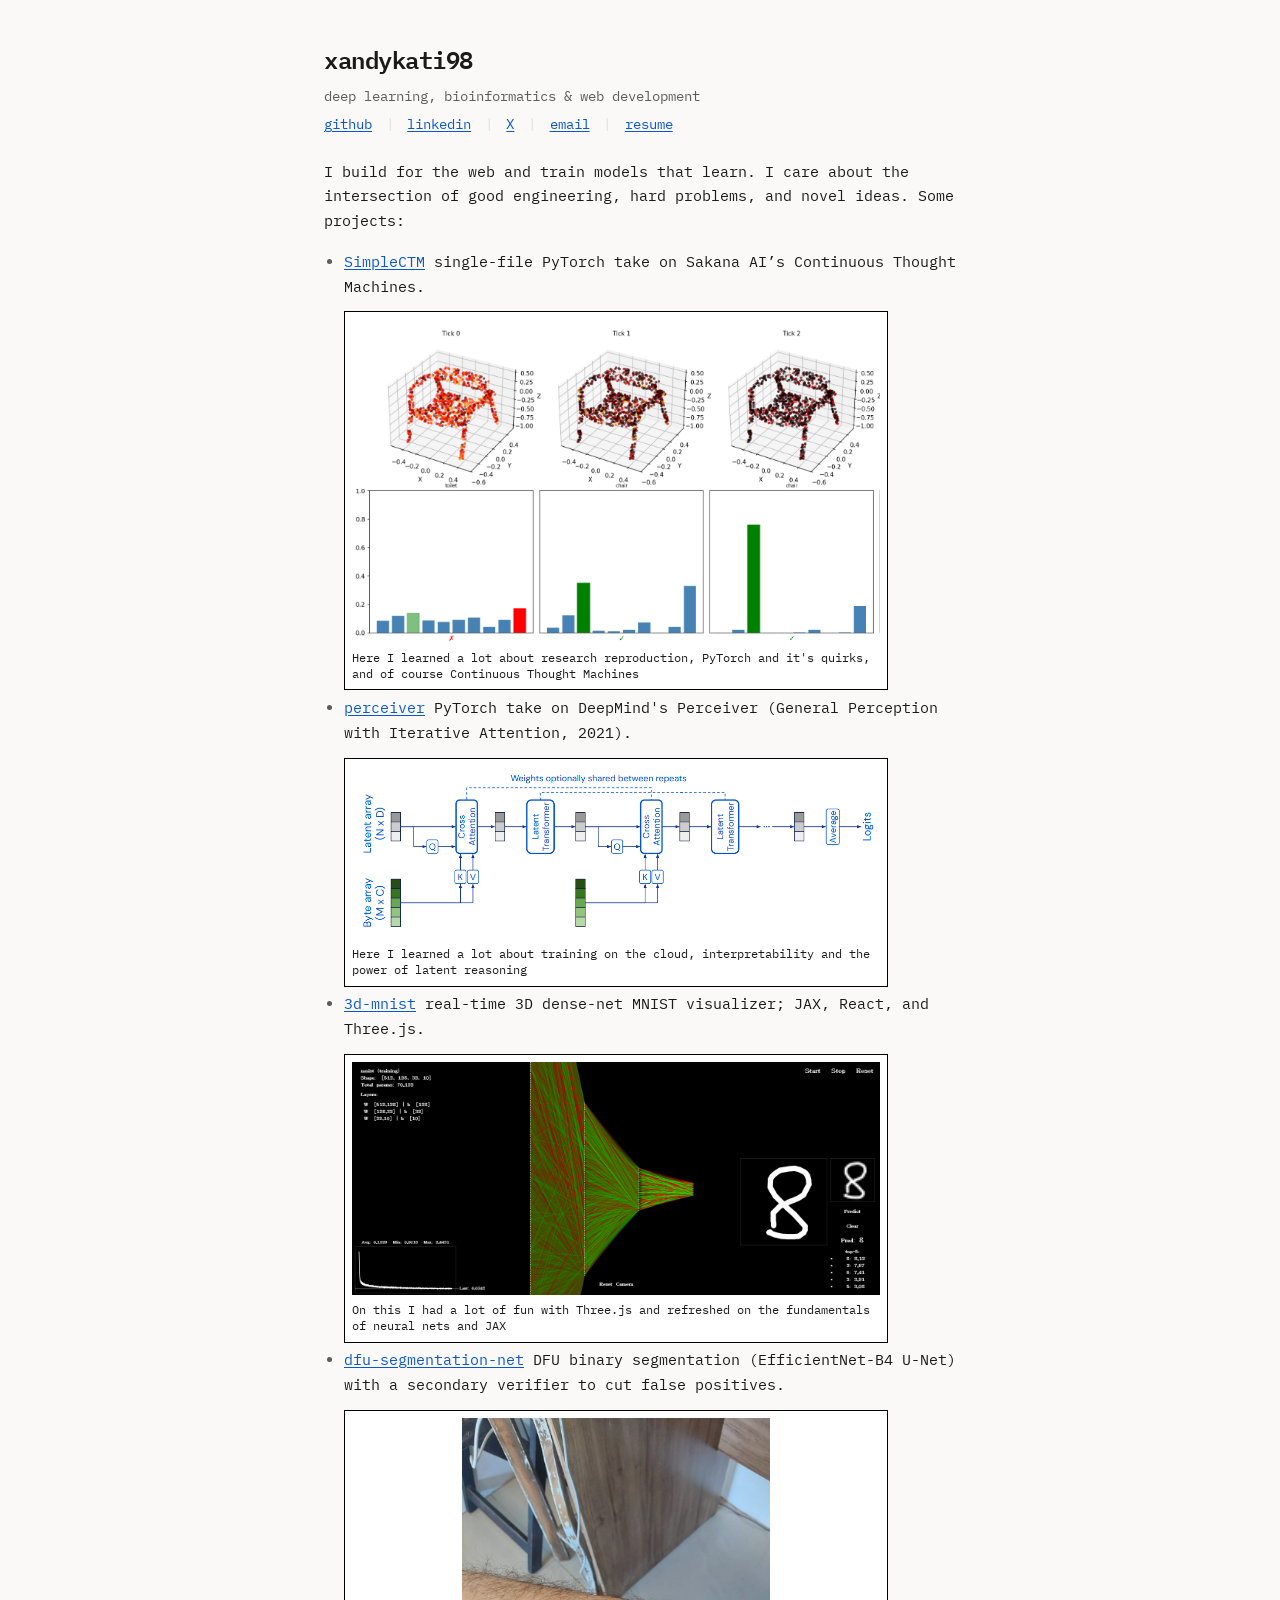
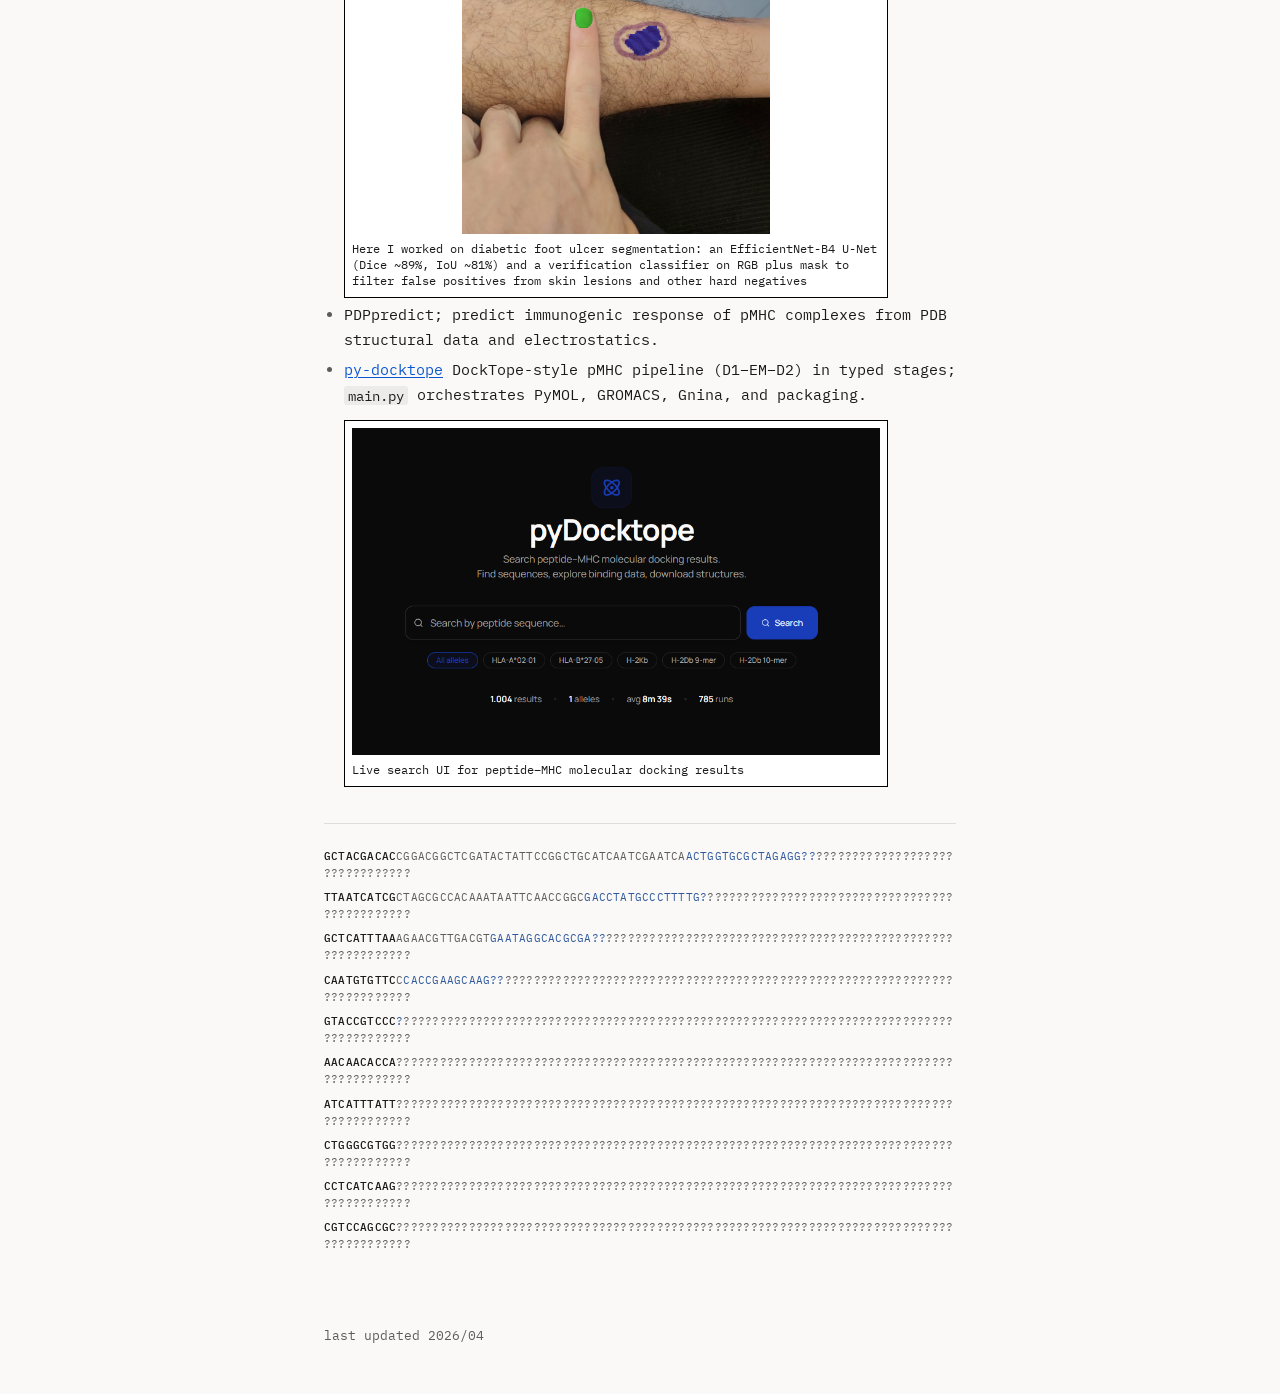
==== commit 1b9c4375: "Add py-docktope project entry and DNA easter egg. Link to the live UI with a preview screenshot, and" ====
--- a/index.html
+++ b/index.html
@@ -111,9 +111,22 @@
             structural data and electrostatics.
           </li>
           <li>
-            py-docktope; DockTope-style pMHC pipeline (D1–EM–D2) in typed
-            stages; <code>main.py</code> orchestrates PyMOL, GROMACS, Gnina, and
+            <a href="https://ui-pydocktope.xandykati98.com/">py-docktope</a>
+            DockTope-style pMHC pipeline (D1–EM–D2) in typed stages;
+            <code>main.py</code> orchestrates PyMOL, GROMACS, Gnina, and
             packaging.
+            <figure class="project-preview">
+              <img
+                class="project-preview-img"
+                src="./home-py-docktope.png"
+                alt=""
+                loading="lazy"
+                decoding="async"
+              />
+              <figcaption class="project-preview-caption">
+                Live search UI for peptide–MHC molecular docking results
+              </figcaption>
+            </figure>
           </li>
         </ul>
       </div>
@@ -132,16 +145,16 @@
     <script>
       (function () {
         var SEQUENCES = [
-          "GCTACGACACGAACGATCTCGATACTATTCCGGCTGCATCAATCGAATCATTTGCCGGTGTGGGCTACTTCTTCGATCTCGCCGGTATAAAAGAAGGCG",
-          "TTAATCATCGGTGCAGCCACAAATAATTCAACCGGCAACGGAATGTCAGATTCCGGAATCGCTCTCATGTCAGGCCACTCACCCTCATATATAGATATT",
-          "GCTCATTTAAAAACACTTGACGTGTTTACTTGATGTTTGTTGTGTCATCTTCACTGTAATTGTTCGAGTACTTATTTCCTCAAAAAAATTACGGGTTCT",
-          "CAATGTGTTCGAGGACTGCTGTGCCGATCCGTATGATCCGAACGTGGCAAGCGTACAGCATGACATCGCGCTGCGCAACTGTGACGACGTGGAGATCCG",
-          "GTACCGTCCCAGGCGCTGACCGTCTCTGGCTAATGTCTTGGCGCCGTGCATGGAGCTTTCCTCGTCGGCGGTGGCGAGGATGGTCAGTGGTTGCTTGAG",
-          "AACAACACCAGAAGAAATAGCAAACGTAGTATACGCATTCACACACCTAATGACCCCTGTAACAGGCCAATACCTAGCAGCAGACTGCGGACAAACAAT",
-          "ATCATTTATTGTACAGGCAATTTCTAAAGTAAACAATGGCTATCCGGTTTCCGGGATTTATACCTTTGGGTGTCCAGAAACCGGGATTTAAACCTTTGC",
-          "CTGGGCGTGGTCAAGGGCGCGGTTGATACCGGCGCCATGATCAGGGGGATGTGATGCAGGCGCTCAAGCACATGGAAGCACCGTTGGCGGCGCGTCCGC",
-          "CCTCATCAAGCCACCTCCAGCCGCTTTTCCCCCTCCTATATCGGATTTAAGGTCCACCTCATGTGCCCGCATTCTCGATGTCAGCAAGTGTATAGGGAC",
-          "CGTCCAGCGCGCGCCGGGTCTGCAGCGTCAGTGCCCGAAAAGCCCGCCGCCGGTTGTCGAAGGCCTGGTATTCGGCGCGCACCGCTTCATCGGCCTGGG",
+          "GCTACGACACCGGACGGCTCGATACTATTCCGGCTGCATCAATCGAATCATTTGCCGGTGTGGGCTACTTCTTCGATCTCGCCGGTATAAAAGAAGGCG",
+          "TTAATCATCGCTAGCGCCACAAATAATTCAACCGGCAACGGAATGTCAGATTCCGGAATCGCTCTCATGTCAGGCCACTCACCCTCATATATAGATATT",
+          "GCTCATTTAAAGAACGTTGACGTGTTTACTTGATGTTTGTTGTGTCATCTTCACTGTAATTGTTCGAGTACTTATTTCCTCAAAAAAATTACGGGTTCT",
+          "CAATGTGTTCCCGCCAGGCTGTGCCGATCCGTATGATCCGAACGTGGCAAGCGTACAGCATGACATCGCGCTGCGCAACTGTGACGACGTGGAGATCCG",
+          "GTACCGTCCCAACTAGCGACCGTCTCTGGCTAATGTCTTGGCGCCGTGCATGGAGCTTTCCTCGTCGGCGGTGGCGAGGATGGTCAGTGGTTGCTTGAG",
+          "AACAACACCAGGCCGCTTAGCAAACGTAGTATACGCATTCACACACCTAATGACCCCTGTAACAGGCCAATACCTAGCAGCAGACTGCGGACAAACAAT",
+          "ATCATTTATTCGGACTCCAATTTCTAAAGTAAACAATGGCTATCCGGTTTCCGGGATTTATACCTTTGGGTGTCCAGAAACCGGGATTTAAACCTTTGC",
+          "CTGGGCGTGGAAGAACGCGCGGTTGATACCGGCGCCATGATCAGGGGGATGTGATGCAGGCGCTCAAGCACATGGAAGCACCGTTGGCGGCGCGTCCGC",
+          "CCTCATCAAGTGCGTTCCAGCCGCTTTTCCCCCTCCTATATCGGATTTAAGGTCCACCTCATGTGCCCGCATTCTCGATGTCAGCAAGTGTATAGGGAC",
+          "CGTCCAGCGCTCTAGACGTCTGCAGCGTCAGTGCCCGAAAAGCCCGCCGCCGGTTGTCGAAGGCCTGGTATTCGGCGCGCACCGCTTCATCGGCCTGGG",
         ];
         var PREFIX_LEN = 10;
         var NUC = ["A", "C", "G", "T"];
--- a/styles.css
+++ b/styles.css
@@ -205,3 +205,226 @@
 .dna-cell.dna-done {
   color: var(--muted);
 }
+
+/* Markdown document pages (e.g. pre_eda) */
+.markdown-body h1 {
+  margin: 0 0 1rem;
+  font-size: 1.25rem;
+  font-weight: 600;
+  letter-spacing: -0.02em;
+}
+
+.markdown-body h2 {
+  margin: 2rem 0 0.75rem;
+  font-size: 1.05rem;
+  font-weight: 600;
+}
+
+.markdown-body h3 {
+  margin: 1.5rem 0 0.5rem;
+  font-size: 0.9375rem;
+  font-weight: 600;
+}
+
+.markdown-body p,
+.markdown-body ul,
+.markdown-body ol {
+  margin: 0 0 1rem;
+}
+
+.markdown-body ul,
+.markdown-body ol {
+  padding-left: 1.25rem;
+}
+
+.markdown-body li {
+  margin-bottom: 0.35rem;
+}
+
+.markdown-body li::marker {
+  color: var(--muted);
+}
+
+.markdown-body code {
+  font-family: inherit;
+  font-size: 0.92em;
+  padding: 0.05em 0.3em;
+  background: color-mix(in srgb, var(--fg) 6%, transparent);
+  border-radius: 3px;
+}
+
+.markdown-body strong {
+  font-weight: 600;
+}
+
+.markdown-body table {
+  width: 100%;
+  margin: 0 0 1.25rem;
+  border-collapse: collapse;
+  font-size: 0.8125rem;
+  line-height: 1.45;
+}
+
+@media (max-width: 640px) {
+  .markdown-body .overview-table-scroll {
+    max-width: 90vw;
+    overflow-x: auto;
+    margin: 0 0 1.25rem;
+    -webkit-overflow-scrolling: touch;
+  }
+
+  .markdown-body .overview-table-scroll table {
+    width: max-content;
+    min-width: 100%;
+    margin: 0;
+  }
+}
+
+.markdown-body th,
+.markdown-body td {
+  padding: 0.35rem 0.5rem;
+  border: 1px solid var(--border);
+  text-align: left;
+  vertical-align: top;
+}
+
+.markdown-body th {
+  font-weight: 600;
+  background: color-mix(in srgb, var(--fg) 4%, transparent);
+}
+
+.markdown-body img {
+  display: block;
+  width: 100%;
+  max-width: min(34rem, 100%);
+  height: auto;
+  margin: 0.75rem 0 1rem;
+  padding: 0.45rem;
+  background-color: #fff;
+  border: 1px solid #000;
+  cursor: zoom-in;
+}
+
+.plot-lightbox {
+  border: none;
+  padding: 1.25rem;
+  margin: 0;
+  width: 100%;
+  max-width: none;
+  height: 100%;
+  max-height: none;
+  background: transparent;
+}
+
+.plot-lightbox::backdrop {
+  background: color-mix(in srgb, var(--fg) 30%, transparent);
+}
+
+.plot-lightbox__img {
+  display: block;
+  width: 90vw;
+  max-width: 90vw;
+  max-height: 90vh;
+  height: auto;
+  margin: auto;
+  padding: 0.45rem;
+  object-fit: contain;
+  object-position: center;
+  background-color: #fff;
+  border: 1px solid #000;
+  cursor: zoom-out;
+}
+
+.plot-lightbox:not([open]) {
+  display: none;
+}
+
+.plot-lightbox[open] {
+  display: flex;
+  align-items: center;
+  justify-content: center;
+}
+
+.markdown-body .page-nav {
+  margin: 0 0 1.5rem;
+  font-size: 0.875rem;
+  color: var(--muted);
+}
+
+.markdown-body .page-nav a {
+  color: var(--muted);
+}
+
+.markdown-body .page-nav a:hover {
+  color: var(--link);
+}
+
+.markdown-body .markdown-error {
+  color: #8b1a1a;
+}
+
+.markdown-body li.columns-item {
+  cursor: help;
+}
+
+.markdown-body .columns-more {
+  cursor: help;
+  color: var(--muted);
+  border-bottom: 1px dotted var(--border);
+}
+
+.markdown-body li.columns-item .columns-rest {
+  display: none;
+}
+
+.markdown-body li.columns-item:hover .columns-ellipsis,
+.markdown-body li.columns-item:focus-within .columns-ellipsis {
+  display: none;
+}
+
+.markdown-body li.columns-item:hover .columns-rest,
+.markdown-body li.columns-item:focus-within .columns-rest {
+  display: inline;
+}
+
+.markdown-body .plot-caption,
+.markdown-body em {
+  display: block;
+  margin: -0.5rem 0 1rem;
+  font-style: italic;
+  color: var(--muted);
+}
+
+.markdown-body .plot-tip {
+  position: relative;
+  display: inline;
+  cursor: help;
+  font-style: italic;
+  color: var(--fg);
+  border-bottom: 1px dotted var(--border);
+}
+
+.markdown-body .plot-tip__popup {
+  position: absolute;
+  z-index: 20;
+  left: 0;
+  bottom: calc(100% + 0.35rem);
+  display: none;
+  width: max-content;
+  max-width: min(18rem, 85vw);
+  padding: 0.45rem 0.55rem;
+  font-size: 0.75rem;
+  line-height: 1.4;
+  font-style: normal;
+  font-weight: 400;
+  color: var(--fg);
+  background: var(--bg);
+  border: 1px solid var(--border);
+  box-shadow: 0 2px 8px color-mix(in srgb, var(--fg) 12%, transparent);
+}
+
+.markdown-body .plot-tip:hover .plot-tip__popup,
+.markdown-body .plot-tip:focus .plot-tip__popup,
+.markdown-body .plot-tip:focus-within .plot-tip__popup {
+  display: block;
+}
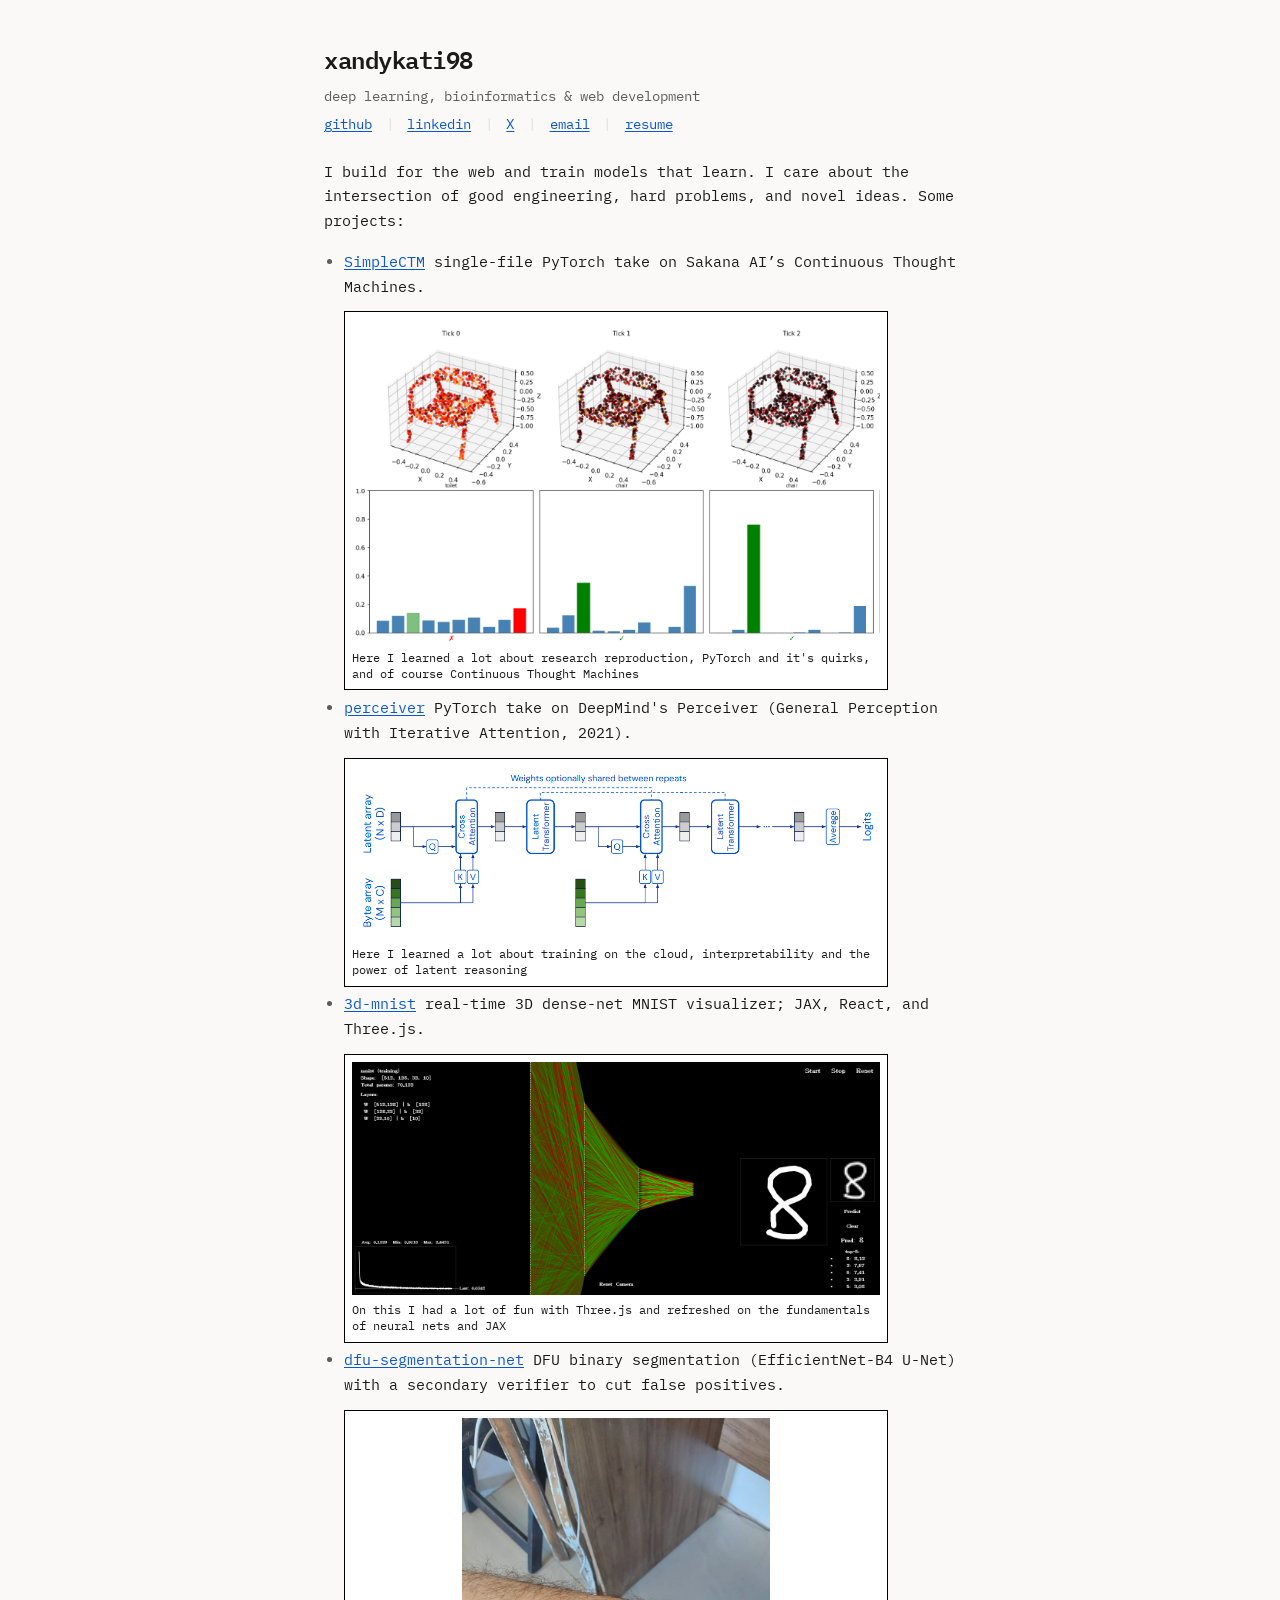
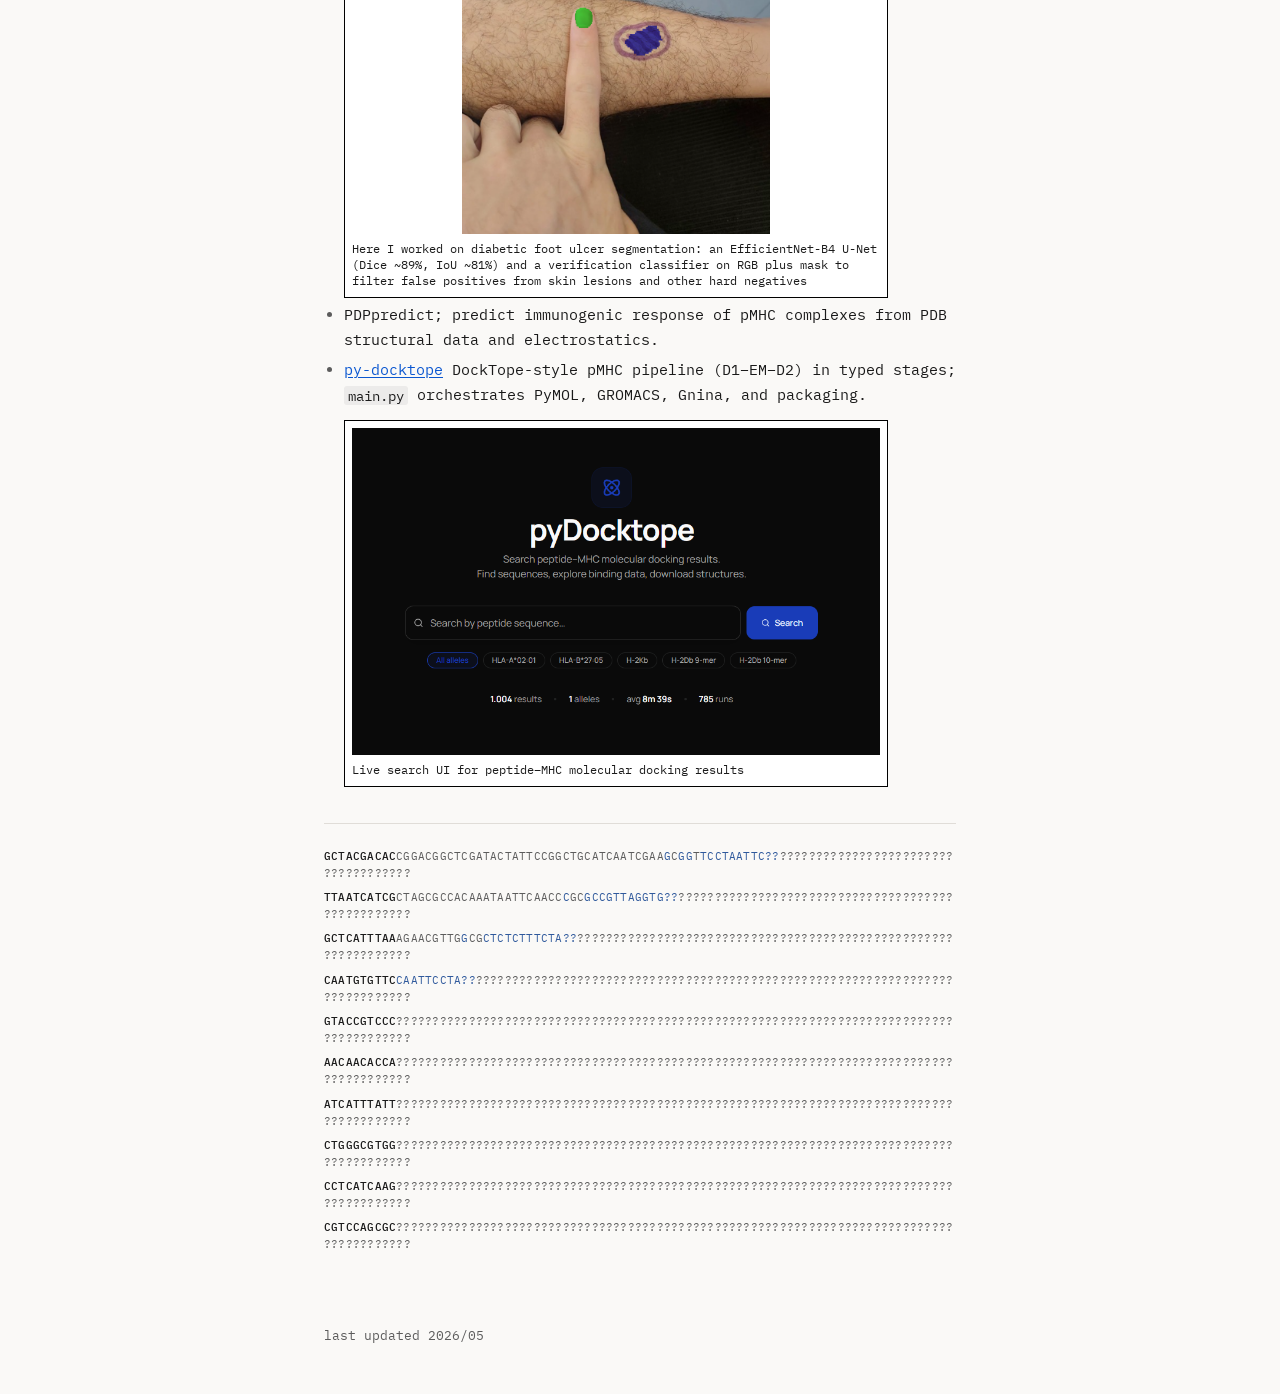
==== commit f57511e4: "Update site footer date to May 2026. Co-authored-by: Cursor <cursoragent@cursor.com>" ====
--- a/index.html
+++ b/index.html
@@ -138,7 +138,7 @@
 
     <footer class="site-footer">
       <p>
-        last updated <time datetime="2026-04-07">2026/04</time>
+        last updated <time datetime="2026-05-30">2026/05</time>
       </p>
     </footer>
 
